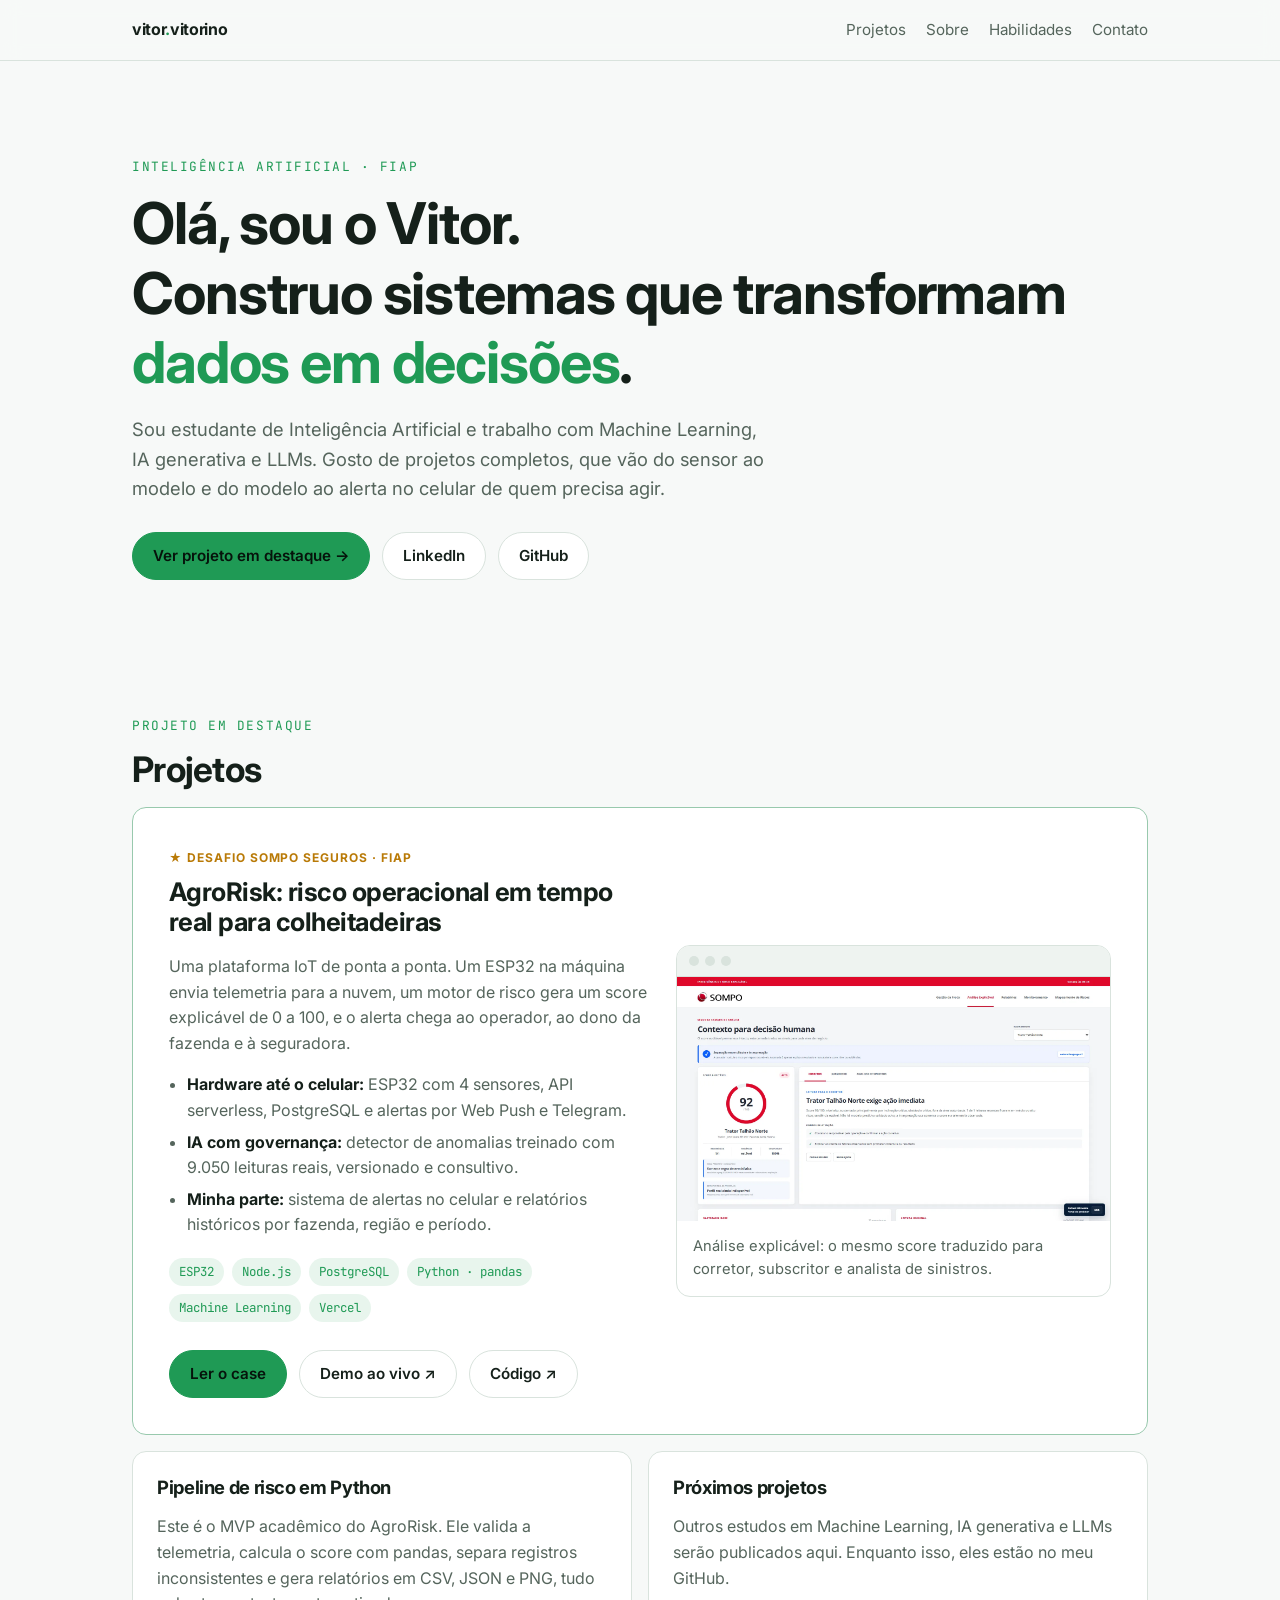
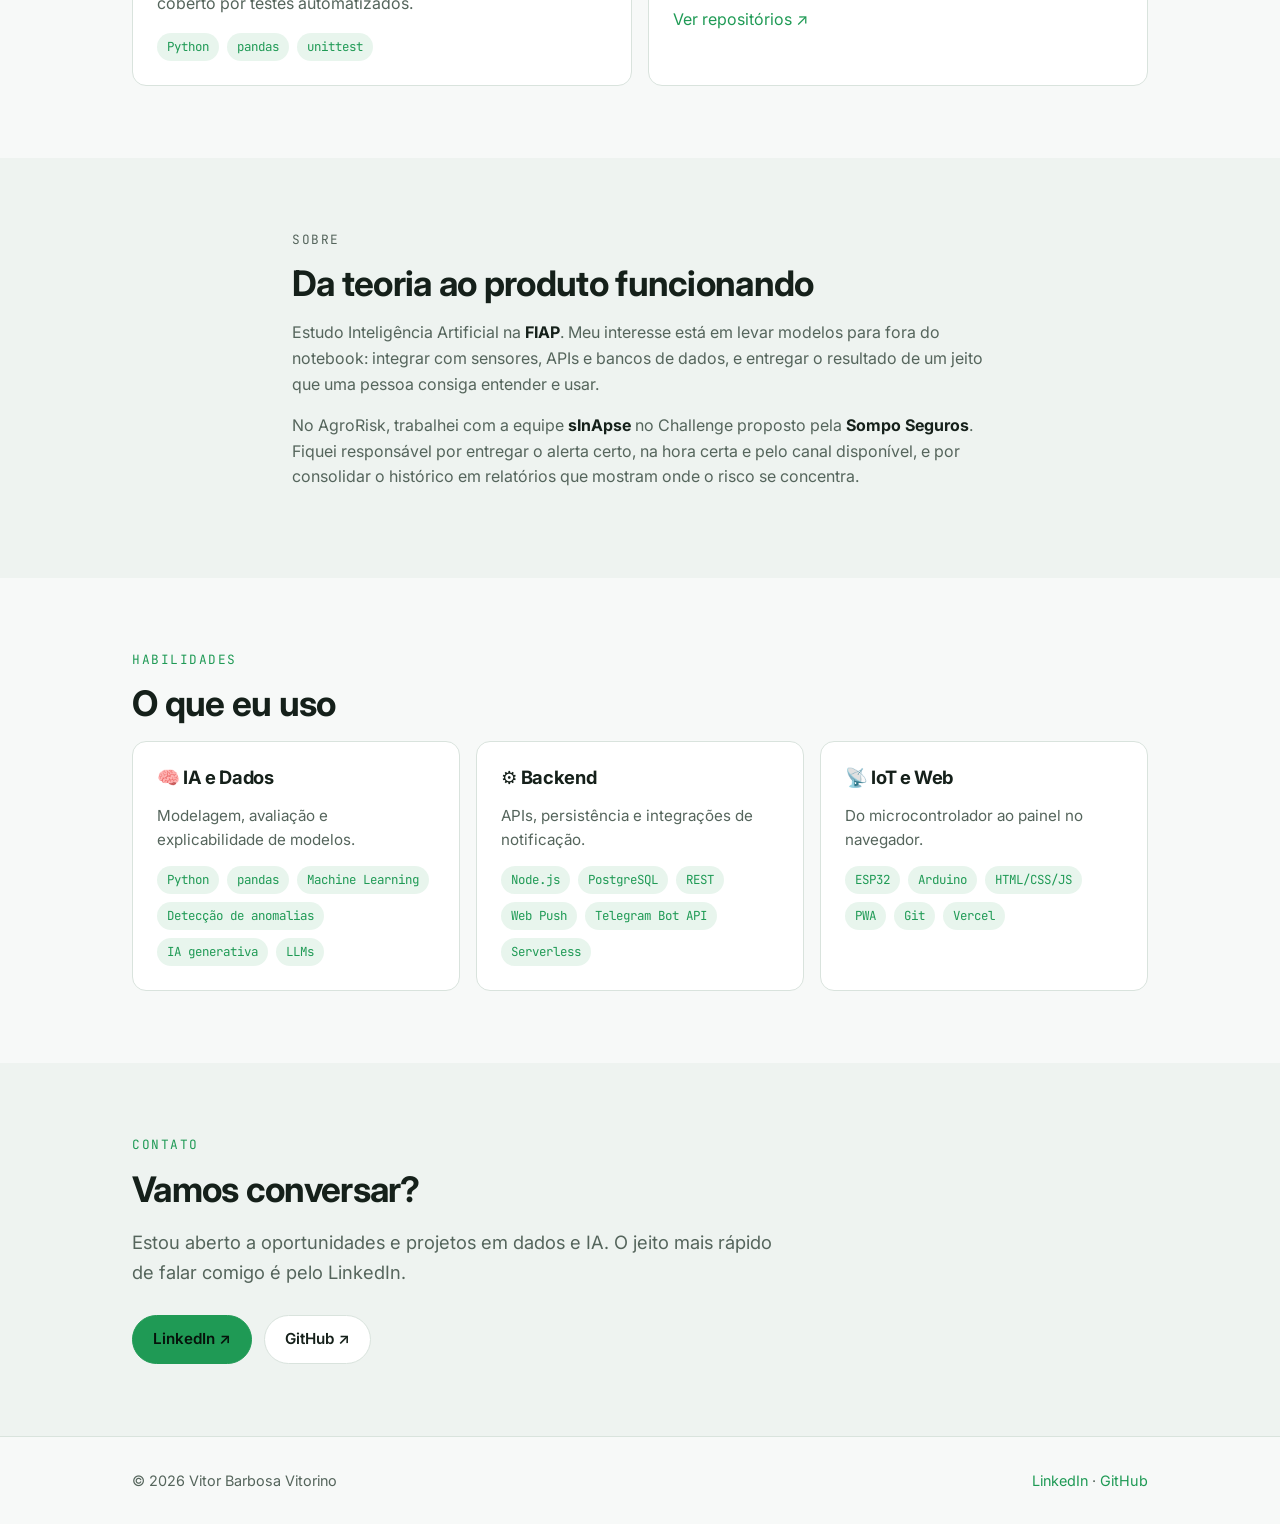
==== index.html @ 86316429 "feat: mostrar as telas do AgroRisk e adicionar o LinkedIn Galeria com seis telas reais do sistema, i" ====
<!doctype html>
<html lang="pt-BR">
<head>
  <meta charset="utf-8">
  <meta name="viewport" content="width=device-width, initial-scale=1">
  <title>Vitor Vitorino | IA e Dados</title>
  <meta name="description" content="Portfólio de Vitor Barbosa Vitorino, estudante de Inteligência Artificial na FIAP, com foco em Machine Learning, IA generativa e LLMs.">
  <meta property="og:title" content="Vitor Vitorino | IA e Dados">
  <meta property="og:description" content="Projetos de Machine Learning, IoT e IA aplicada. Destaque: AgroRisk, monitoramento de risco operacional para a Sompo Seguros.">
  <meta property="og:type" content="website">
  <meta property="og:image" content="https://vitoriinoo.github.io/assets/img/og-agrorisk.jpg">
  <link rel="icon" href="data:image/svg+xml,%3Csvg xmlns='http://www.w3.org/2000/svg' viewBox='0 0 32 32'%3E%3Crect width='32' height='32' rx='8' fill='%235fd38d'/%3E%3Ctext x='16' y='22' font-family='Arial' font-weight='700' font-size='17' text-anchor='middle' fill='%2306130b'%3EVV%3C/text%3E%3C/svg%3E">
  <link rel="preconnect" href="https://fonts.googleapis.com">
  <link rel="preconnect" href="https://fonts.gstatic.com" crossorigin>
  <link href="https://fonts.googleapis.com/css2?family=Inter:wght@400;500;600;700&family=JetBrains+Mono:wght@400;600&display=swap" rel="stylesheet">
  <link rel="stylesheet" href="assets/style.css">
</head>
<body>
  <nav class="nav">
    <div class="container">
      <a class="brand" href="#">vitor<span>.</span>vitorino</a>
      <ul>
        <li><a href="#projetos">Projetos</a></li>
        <li class="hide-sm"><a href="#sobre">Sobre</a></li>
        <li><a href="#habilidades">Habilidades</a></li>
        <li><a href="#contato">Contato</a></li>
      </ul>
    </div>
  </nav>

  <main>
    <header class="hero">
      <div class="container">
        <p class="eyebrow">Inteligência Artificial · FIAP</p>
        <h1>Olá, sou o Vitor.<br>Construo sistemas que transformam <span class="hl">dados em decisões</span>.</h1>
        <p class="lead">Sou estudante de Inteligência Artificial e trabalho com Machine Learning, IA generativa e LLMs. Gosto de projetos completos, que vão do sensor ao modelo e do modelo ao alerta no celular de quem precisa agir.</p>
        <div class="actions">
          <a class="btn primary" href="projetos/agrorisk.html">Ver projeto em destaque →</a>
          <a class="btn" href="https://www.linkedin.com/in/vitor-vitorino" target="_blank" rel="noopener">LinkedIn</a>
          <a class="btn" href="https://github.com/Vitoriinoo" target="_blank" rel="noopener">GitHub</a>
        </div>
      </div>
    </header>

    <section id="projetos">
      <div class="container">
        <p class="eyebrow">Projeto em destaque</p>
        <h2>Projetos</h2>

        <article class="card featured">
          <div>
            <span class="badge">★ Desafio Sompo Seguros · FIAP</span>
            <h3 style="font-size:1.6rem">AgroRisk: risco operacional em tempo real para colheitadeiras</h3>
            <p class="muted">Uma plataforma IoT de ponta a ponta. Um ESP32 na máquina envia telemetria para a nuvem, um motor de risco gera um score explicável de 0 a 100, e o alerta chega ao operador, ao dono da fazenda e à seguradora.</p>
            <ul class="points">
              <li><strong>Hardware até o celular:</strong> ESP32 com 4 sensores, API serverless, PostgreSQL e alertas por Web Push e Telegram.</li>
              <li><strong>IA com governança:</strong> detector de anomalias treinado com 9.050 leituras reais, versionado e consultivo.</li>
              <li><strong>Minha parte:</strong> sistema de alertas no celular e relatórios históricos por fazenda, região e período.</li>
            </ul>
            <ul class="tags">
              <li>ESP32</li><li>Node.js</li><li>PostgreSQL</li><li>Python · pandas</li><li>Machine Learning</li><li>Vercel</li>
            </ul>
            <div class="actions">
              <a class="btn primary" href="projetos/agrorisk.html">Ler o case</a>
              <a class="btn" href="https://agrorisk-sompo.vercel.app" target="_blank" rel="noopener">Demo ao vivo ↗</a>
              <a class="btn" href="https://github.com/Vitoriinoo/AgroRisk" target="_blank" rel="noopener">Código ↗</a>
            </div>
          </div>

          <figure class="shot">
            <div class="chrome" aria-hidden="true"><i></i><i></i><i></i></div>
            <a href="projetos/agrorisk.html"><img src="assets/img/agrorisk/analise.webp" width="1600" height="900" alt="Tela de análise explicável do AgroRisk: score 92 de 100, risco alto, com leitura para corretor, subscritor e analista de sinistros"></a>
            <figcaption>Análise explicável: o mesmo score traduzido para corretor, subscritor e analista de sinistros.</figcaption>
          </figure>
        </article>

        <div class="grid cols-2" style="margin-top:16px">
          <article class="card">
            <h3>Pipeline de risco em Python</h3>
            <p class="muted">Este é o MVP acadêmico do AgroRisk. Ele valida a telemetria, calcula o score com pandas, separa registros inconsistentes e gera relatórios em CSV, JSON e PNG, tudo coberto por testes automatizados.</p>
            <ul class="tags"><li>Python</li><li>pandas</li><li>unittest</li></ul>
          </article>
          <article class="card">
            <h3>Próximos projetos</h3>
            <p class="muted">Outros estudos em Machine Learning, IA generativa e LLMs serão publicados aqui. Enquanto isso, eles estão no meu GitHub.</p>
            <a href="https://github.com/Vitoriinoo?tab=repositories" target="_blank" rel="noopener">Ver repositórios ↗</a>
          </article>
        </div>
      </div>
    </section>

    <section id="sobre" style="background:var(--bg-soft)">
      <div class="container prose">
        <p class="eyebrow">Sobre</p>
        <h2>Da teoria ao produto funcionando</h2>
        <p>Estudo Inteligência Artificial na <strong>FIAP</strong>. Meu interesse está em levar modelos para fora do notebook: integrar com sensores, APIs e bancos de dados, e entregar o resultado de um jeito que uma pessoa consiga entender e usar.</p>
        <p>No AgroRisk, trabalhei com a equipe <strong>sInApse</strong> no Challenge proposto pela <strong>Sompo Seguros</strong>. Fiquei responsável por entregar o alerta certo, na hora certa e pelo canal disponível, e por consolidar o histórico em relatórios que mostram onde o risco se concentra.</p>
      </div>
    </section>

    <section id="habilidades">
      <div class="container">
        <p class="eyebrow">Habilidades</p>
        <h2>O que eu uso</h2>
        <div class="grid cols-3">
          <div class="card skill-card">
            <h3>🧠 IA e Dados</h3>
            <p>Modelagem, avaliação e explicabilidade de modelos.</p>
            <ul class="tags"><li>Python</li><li>pandas</li><li>Machine Learning</li><li>Detecção de anomalias</li><li>IA generativa</li><li>LLMs</li></ul>
          </div>
          <div class="card skill-card">
            <h3>⚙️ Backend</h3>
            <p>APIs, persistência e integrações de notificação.</p>
            <ul class="tags"><li>Node.js</li><li>PostgreSQL</li><li>REST</li><li>Web Push</li><li>Telegram Bot API</li><li>Serverless</li></ul>
          </div>
          <div class="card skill-card">
            <h3>📡 IoT e Web</h3>
            <p>Do microcontrolador ao painel no navegador.</p>
            <ul class="tags"><li>ESP32</li><li>Arduino</li><li>HTML/CSS/JS</li><li>PWA</li><li>Git</li><li>Vercel</li></ul>
          </div>
        </div>
      </div>
    </section>

    <section id="contato" style="background:var(--bg-soft)">
      <div class="container">
        <p class="eyebrow">Contato</p>
        <h2>Vamos conversar?</h2>
        <p class="lead">Estou aberto a oportunidades e projetos em dados e IA. O jeito mais rápido de falar comigo é pelo LinkedIn.</p>
        <div class="actions">
          <a class="btn primary" href="https://www.linkedin.com/in/vitor-vitorino" target="_blank" rel="noopener">LinkedIn ↗</a>
          <a class="btn" href="https://github.com/Vitoriinoo" target="_blank" rel="noopener">GitHub ↗</a>
        </div>
      </div>
    </section>
  </main>

  <footer>
    <div class="container">
      <span>© 2026 Vitor Barbosa Vitorino</span>
      <span><a href="https://www.linkedin.com/in/vitor-vitorino" target="_blank" rel="noopener">LinkedIn</a> · <a href="https://github.com/Vitoriinoo" target="_blank" rel="noopener">GitHub</a></span>
    </div>
  </footer>
</body>
</html>
---- assets/style.css ----
:root {
  --bg: #0b0f0d;
  --bg-soft: #111814;
  --card: #141c18;
  --border: #23302a;
  --text: #e6ece8;
  --muted: #94a39b;
  --accent: #5fd38d;
  --accent-soft: rgba(95, 211, 141, 0.12);
  --warn: #f2b84b;
  --danger: #ef6b5b;
  --radius: 14px;
  --max: 1080px;
  --font: "Inter", system-ui, -apple-system, "Segoe UI", sans-serif;
  --mono: "JetBrains Mono", ui-monospace, "Cascadia Code", monospace;
  color-scheme: dark;
}

@media (prefers-color-scheme: light) {
  :root {
    --bg: #f7f9f8;
    --bg-soft: #eef3f0;
    --card: #ffffff;
    --border: #d9e3dd;
    --text: #15201a;
    --muted: #55655c;
    --accent: #1f9a55;
    --accent-soft: rgba(31, 154, 85, 0.1);
    --warn: #b97a07;
    --danger: #c8412f;
    color-scheme: light;
  }
}

* { box-sizing: border-box; }
html { scroll-behavior: smooth; }
body {
  margin: 0;
  background: var(--bg);
  color: var(--text);
  font-family: var(--font);
  line-height: 1.6;
  -webkit-font-smoothing: antialiased;
}
img { max-width: 100%; display: block; }
a { color: var(--accent); text-decoration: none; }
a:hover { text-decoration: underline; }
code { font-family: var(--mono); font-size: 0.9em; background: var(--bg-soft); padding: 0.1em 0.4em; border-radius: 6px; }

.container { width: 100%; max-width: var(--max); margin: 0 auto; padding: 0 16px; }
@media (min-width: 720px) { .container { padding: 0 32px; } }

/* Navegação */
.nav {
  position: sticky; top: 0; z-index: 10;
  background: color-mix(in srgb, var(--bg) 85%, transparent);
  backdrop-filter: blur(10px);
  border-bottom: 1px solid var(--border);
}
.nav .container { display: flex; align-items: center; justify-content: space-between; height: 60px; gap: 16px; }
.brand { font-weight: 700; color: var(--text); letter-spacing: -0.02em; }
.brand span { color: var(--accent); }
.nav ul { display: flex; gap: 20px; list-style: none; margin: 0; padding: 0; font-size: 0.95rem; }
.nav ul a { color: var(--muted); }
.nav ul a:hover { color: var(--text); text-decoration: none; }
@media (max-width: 560px) { .nav ul li.hide-sm { display: none; } .nav ul { gap: 14px; } }

/* Seções */
section { padding: 72px 0; }
.eyebrow { font-family: var(--mono); font-size: 0.8rem; color: var(--accent); text-transform: uppercase; letter-spacing: 0.12em; margin: 0 0 12px; }
h1, h2, h3 { line-height: 1.2; letter-spacing: -0.02em; margin: 0 0 16px; }
h1 { font-size: clamp(2.2rem, 6vw, 3.6rem); }
h2 { font-size: clamp(1.6rem, 4vw, 2.2rem); }
h3 { font-size: 1.15rem; }
.lead { font-size: 1.15rem; color: var(--muted); max-width: 640px; }
.muted { color: var(--muted); }

/* Hero */
.hero { padding: 96px 0 64px; }
.hero h1 .hl { color: var(--accent); }
.actions { display: flex; flex-wrap: wrap; gap: 12px; margin-top: 28px; }
.btn {
  display: inline-flex; align-items: center; gap: 8px;
  padding: 11px 20px; border-radius: 999px; font-weight: 600; font-size: 0.95rem;
  border: 1px solid var(--border); color: var(--text); background: var(--card);
  transition: border-color 0.15s, transform 0.15s;
}
.btn:hover { text-decoration: none; border-color: var(--accent); transform: translateY(-1px); }
.btn.primary { background: var(--accent); color: #06130b; border-color: var(--accent); }

/* Tags */
.tags { display: flex; flex-wrap: wrap; gap: 8px; margin: 0; padding: 0; list-style: none; }
.tags li { font-family: var(--mono); font-size: 0.78rem; padding: 4px 10px; border-radius: 999px; background: var(--accent-soft); color: var(--accent); }

/* Cards */
.card { background: var(--card); border: 1px solid var(--border); border-radius: var(--radius); padding: 24px; }
.grid { display: grid; gap: 16px; }
@media (min-width: 720px) { .grid.cols-2 { grid-template-columns: repeat(2, 1fr); } .grid.cols-3 { grid-template-columns: repeat(3, 1fr); } }

/* Projeto em destaque */
.featured { display: grid; gap: 28px; padding: 28px; border-color: color-mix(in srgb, var(--accent) 35%, var(--border)); }
@media (min-width: 880px) { .featured { grid-template-columns: 1.1fr 1fr; align-items: center; padding: 36px; } }
.featured .badge { display: inline-block; font-size: 0.75rem; font-weight: 700; text-transform: uppercase; letter-spacing: 0.08em; color: var(--warn); margin-bottom: 10px; }
.featured ul.points { padding-left: 18px; margin: 16px 0 20px; color: var(--muted); }
.featured ul.points li { margin-bottom: 6px; }
.featured ul.points strong { color: var(--text); }

/* Painel ilustrativo de risco */
.risk-panel { background: var(--bg-soft); border: 1px solid var(--border); border-radius: var(--radius); padding: 20px; font-family: var(--mono); font-size: 0.85rem; }
.risk-panel .row { display: flex; justify-content: space-between; padding: 8px 0; border-bottom: 1px dashed var(--border); }
.risk-panel .row:last-child { border-bottom: 0; }
.risk-panel .score { font-size: 2.6rem; font-weight: 700; color: var(--danger); line-height: 1; }
.risk-panel .level { display: inline-block; padding: 2px 10px; border-radius: 999px; background: color-mix(in srgb, var(--danger) 18%, transparent); color: var(--danger); font-weight: 700; }
.risk-panel .pts { color: var(--warn); }
.bar { height: 8px; border-radius: 999px; background: var(--border); overflow: hidden; margin: 12px 0 16px; }
.bar > span { display: block; height: 100%; background: linear-gradient(90deg, var(--accent), var(--warn), var(--danger)); }

/* Habilidades */
.skill-card h3 { display: flex; align-items: center; gap: 8px; }
.skill-card p { color: var(--muted); margin: 0 0 14px; font-size: 0.95rem; }

/* Rodapé */
footer { border-top: 1px solid var(--border); padding: 32px 0; color: var(--muted); font-size: 0.9rem; }
footer .container { display: flex; flex-wrap: wrap; justify-content: space-between; gap: 12px; }

/* Página de case */
.case-hero { padding: 72px 0 40px; }
.case-meta { display: grid; gap: 16px; margin-top: 32px; }
@media (min-width: 720px) { .case-meta { grid-template-columns: repeat(4, 1fr); } }
.case-meta div { border-left: 2px solid var(--accent); padding-left: 12px; }
.case-meta dt { font-size: 0.78rem; text-transform: uppercase; letter-spacing: 0.08em; color: var(--muted); }
.case-meta dd { margin: 2px 0 0; font-weight: 600; }
.prose { max-width: 760px; }
.prose p, .prose li { color: var(--muted); }
.prose strong { color: var(--text); }
.stats { display: grid; grid-template-columns: repeat(2, 1fr); gap: 16px; }
@media (min-width: 720px) { .stats { grid-template-columns: repeat(4, 1fr); } }
.stat { text-align: left; }
.stat b { display: block; font-size: 2rem; color: var(--accent); letter-spacing: -0.03em; }
.stat span { color: var(--muted); font-size: 0.9rem; }
.diagram { overflow-x: auto; }
.diagram svg { min-width: 640px; width: 100%; height: auto; }
.diagram svg text { font-family: var(--font); fill: var(--text); font-size: 13px; }
.diagram svg .sub { fill: var(--muted); font-size: 11px; }
.diagram svg .box { fill: var(--card); stroke: var(--border); stroke-width: 1.5; }
.diagram svg .box.hl { stroke: var(--accent); }
.diagram svg .line { stroke: var(--muted); stroke-width: 1.5; fill: none; marker-end: url(#arrow); }
.diagram svg .line.dash { stroke-dasharray: 5 4; }
.diagram svg #arrow path { fill: var(--muted); }
.contrib { border-left: 3px solid var(--accent); }
.contrib .lines { font-family: var(--mono); font-size: 0.8rem; color: var(--accent); }
table.stack { width: 100%; border-collapse: collapse; font-size: 0.95rem; }
table.stack th, table.stack td { text-align: left; padding: 10px 8px; border-bottom: 1px solid var(--border); vertical-align: top; }
table.stack th { color: var(--muted); font-weight: 500; white-space: nowrap; padding-right: 20px; }
.callout { background: var(--accent-soft); border-radius: var(--radius); padding: 20px 24px; }
.back { font-size: 0.9rem; }

/* Capturas de tela */
.shot { margin: 0; background: var(--card); border: 1px solid var(--border); border-radius: var(--radius); overflow: hidden; }
.shot .chrome { display: flex; gap: 6px; padding: 10px 12px; border-bottom: 1px solid var(--border); background: var(--bg-soft); }
.shot .chrome i { width: 10px; height: 10px; border-radius: 50%; background: var(--border); }
.shot a { display: block; }
.shot img { width: 100%; height: auto; aspect-ratio: 16 / 9; object-fit: cover; object-position: top; transition: transform 0.3s; }
.shot a:hover img { transform: scale(1.02); }
.shot figcaption { padding: 14px 16px; font-size: 0.92rem; color: var(--muted); }
.shot figcaption strong { display: block; color: var(--text); margin-bottom: 2px; }
.gallery { display: grid; gap: 20px; margin-top: 28px; }
@media (min-width: 720px) { .gallery { grid-template-columns: repeat(2, 1fr); } }
.shot.wide { grid-column: 1 / -1; }
.timeline { display: grid; gap: 16px; margin-top: 24px; }
@media (min-width: 720px) { .timeline { grid-template-columns: repeat(2, 1fr); } }
.timeline .card h3 { color: var(--accent); }
.timeline .card ul { margin: 0; padding-left: 18px; color: var(--muted); }
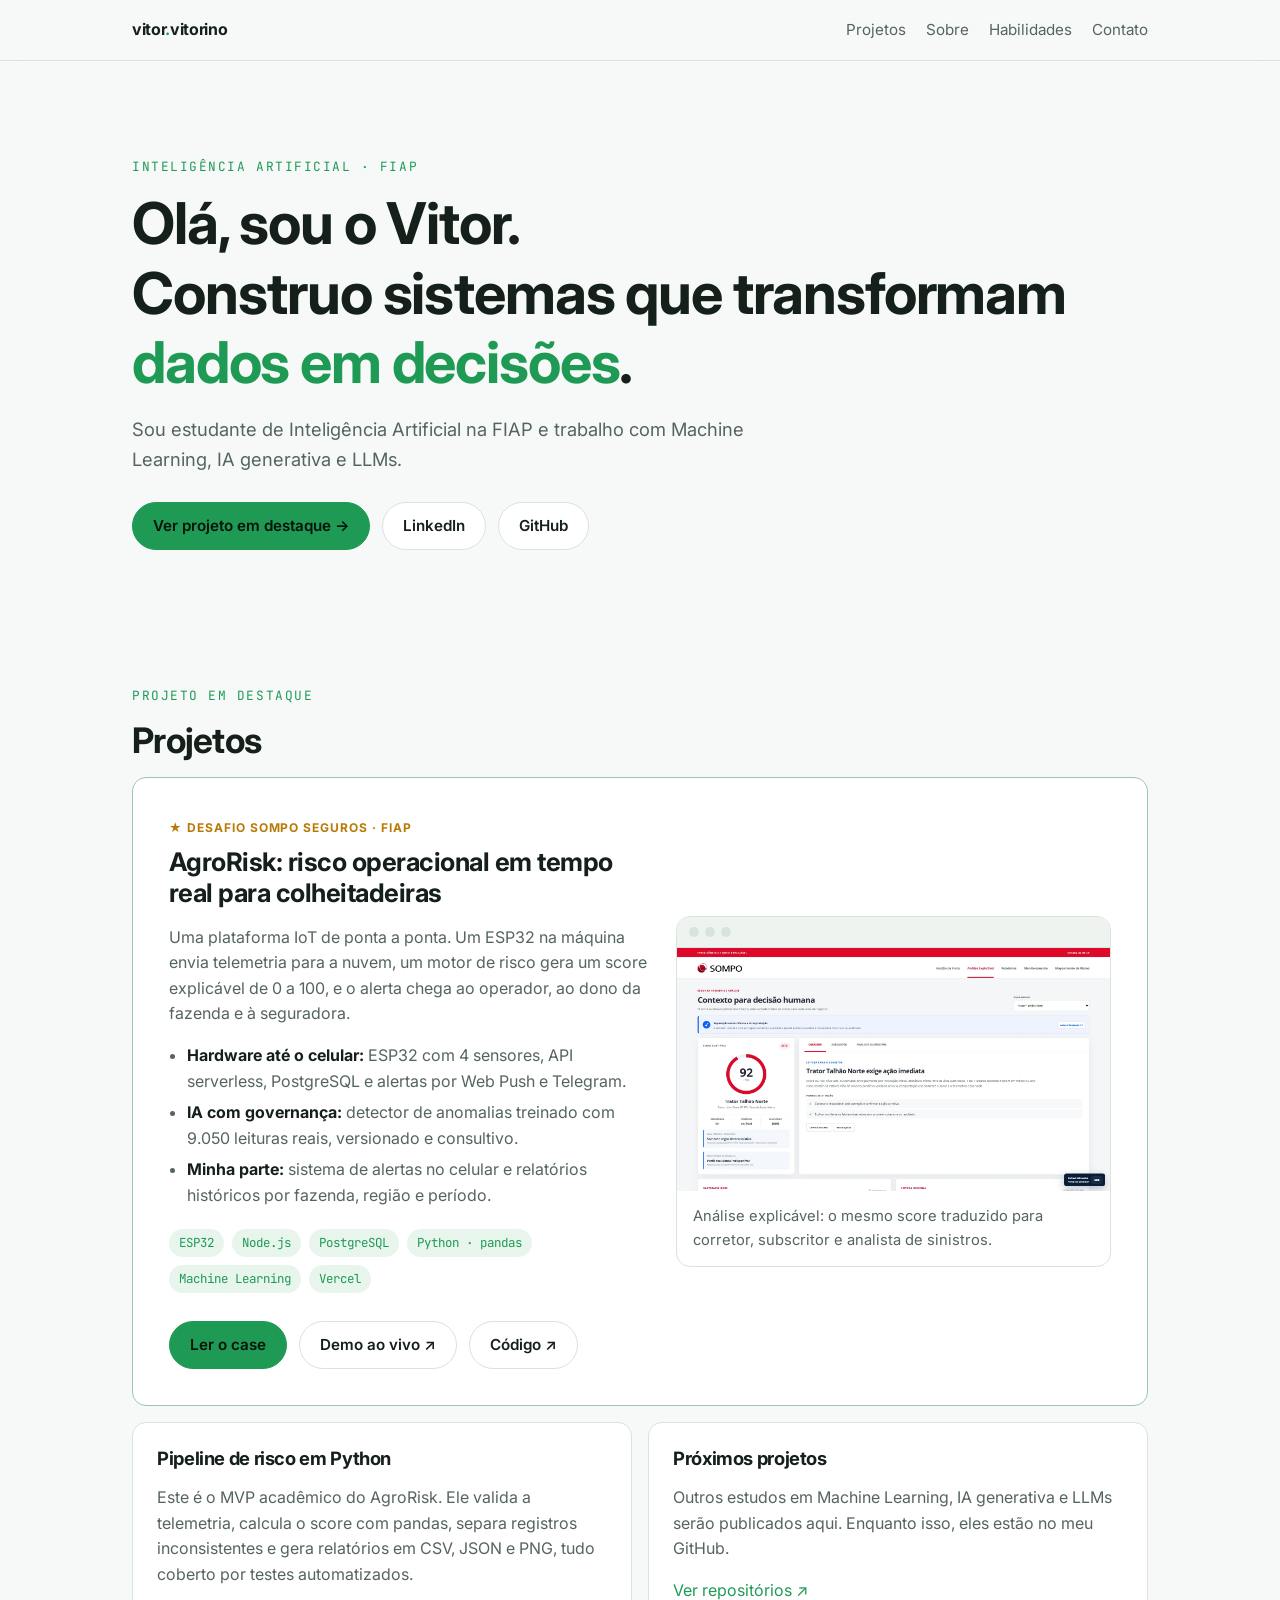
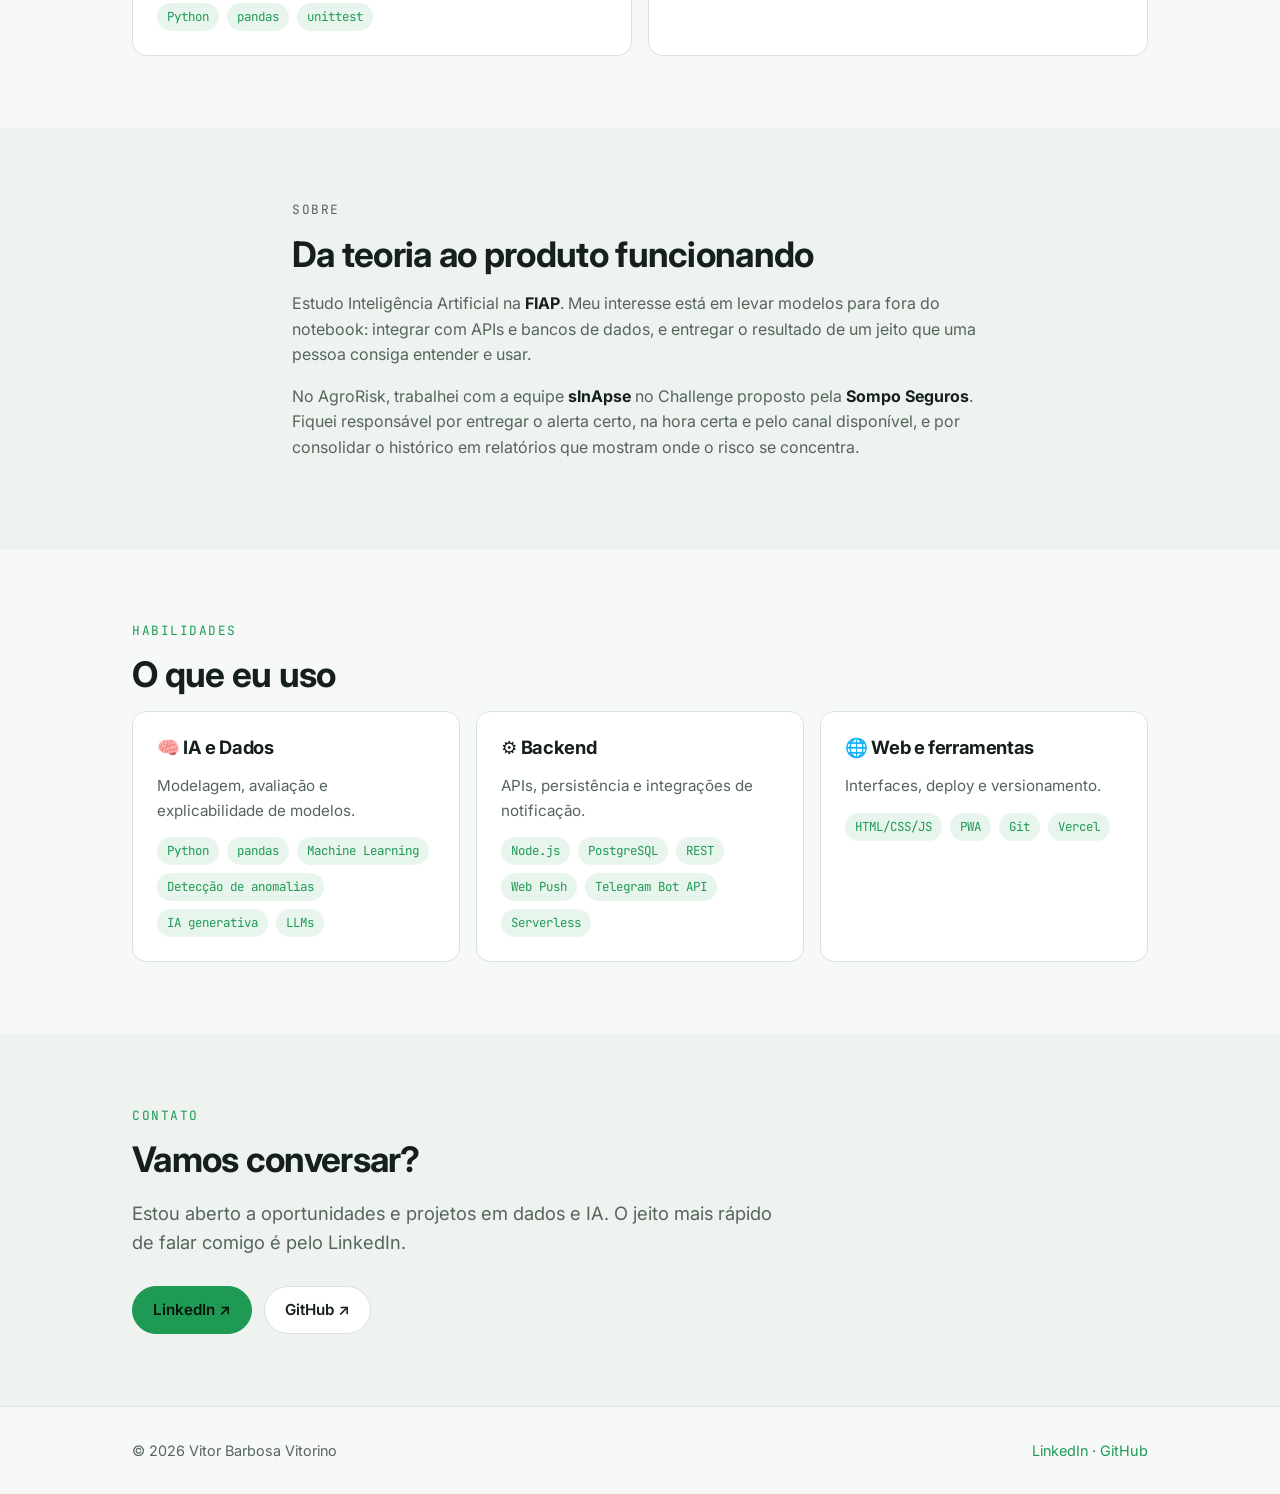
==== commit 05c37266: "refactor: tirar o foco em sensores da apresentação pessoal Co-Authored-By: Claude Opus 5.5 <noreply@" ====
--- a/index.html
+++ b/index.html
@@ -6,7 +6,7 @@
   <title>Vitor Vitorino | IA e Dados</title>
   <meta name="description" content="Portfólio de Vitor Barbosa Vitorino, estudante de Inteligência Artificial na FIAP, com foco em Machine Learning, IA generativa e LLMs.">
   <meta property="og:title" content="Vitor Vitorino | IA e Dados">
-  <meta property="og:description" content="Projetos de Machine Learning, IoT e IA aplicada. Destaque: AgroRisk, monitoramento de risco operacional para a Sompo Seguros.">
+  <meta property="og:description" content="Projetos de Machine Learning, IA generativa e dados. Destaque: AgroRisk, monitoramento de risco operacional para a Sompo Seguros.">
   <meta property="og:type" content="website">
   <meta property="og:image" content="https://vitoriinoo.github.io/assets/img/og-agrorisk.jpg">
   <link rel="icon" href="data:image/svg+xml,%3Csvg xmlns='http://www.w3.org/2000/svg' viewBox='0 0 32 32'%3E%3Crect width='32' height='32' rx='8' fill='%235fd38d'/%3E%3Ctext x='16' y='22' font-family='Arial' font-weight='700' font-size='17' text-anchor='middle' fill='%2306130b'%3EVV%3C/text%3E%3C/svg%3E">
@@ -33,7 +33,7 @@
       <div class="container">
         <p class="eyebrow">Inteligência Artificial · FIAP</p>
         <h1>Olá, sou o Vitor.<br>Construo sistemas que transformam <span class="hl">dados em decisões</span>.</h1>
-        <p class="lead">Sou estudante de Inteligência Artificial e trabalho com Machine Learning, IA generativa e LLMs. Gosto de projetos completos, que vão do sensor ao modelo e do modelo ao alerta no celular de quem precisa agir.</p>
+        <p class="lead">Sou estudante de Inteligência Artificial na FIAP e trabalho com Machine Learning, IA generativa e LLMs.</p>
         <div class="actions">
           <a class="btn primary" href="projetos/agrorisk.html">Ver projeto em destaque →</a>
           <a class="btn" href="https://www.linkedin.com/in/vitor-vitorino" target="_blank" rel="noopener">LinkedIn</a>
@@ -93,7 +93,7 @@
       <div class="container prose">
         <p class="eyebrow">Sobre</p>
         <h2>Da teoria ao produto funcionando</h2>
-        <p>Estudo Inteligência Artificial na <strong>FIAP</strong>. Meu interesse está em levar modelos para fora do notebook: integrar com sensores, APIs e bancos de dados, e entregar o resultado de um jeito que uma pessoa consiga entender e usar.</p>
+        <p>Estudo Inteligência Artificial na <strong>FIAP</strong>. Meu interesse está em levar modelos para fora do notebook: integrar com APIs e bancos de dados, e entregar o resultado de um jeito que uma pessoa consiga entender e usar.</p>
         <p>No AgroRisk, trabalhei com a equipe <strong>sInApse</strong> no Challenge proposto pela <strong>Sompo Seguros</strong>. Fiquei responsável por entregar o alerta certo, na hora certa e pelo canal disponível, e por consolidar o histórico em relatórios que mostram onde o risco se concentra.</p>
       </div>
     </section>
@@ -114,9 +114,9 @@
             <ul class="tags"><li>Node.js</li><li>PostgreSQL</li><li>REST</li><li>Web Push</li><li>Telegram Bot API</li><li>Serverless</li></ul>
           </div>
           <div class="card skill-card">
-            <h3>📡 IoT e Web</h3>
-            <p>Do microcontrolador ao painel no navegador.</p>
-            <ul class="tags"><li>ESP32</li><li>Arduino</li><li>HTML/CSS/JS</li><li>PWA</li><li>Git</li><li>Vercel</li></ul>
+            <h3>🌐 Web e ferramentas</h3>
+            <p>Interfaces, deploy e versionamento.</p>
+            <ul class="tags"><li>HTML/CSS/JS</li><li>PWA</li><li>Git</li><li>Vercel</li></ul>
           </div>
         </div>
       </div>
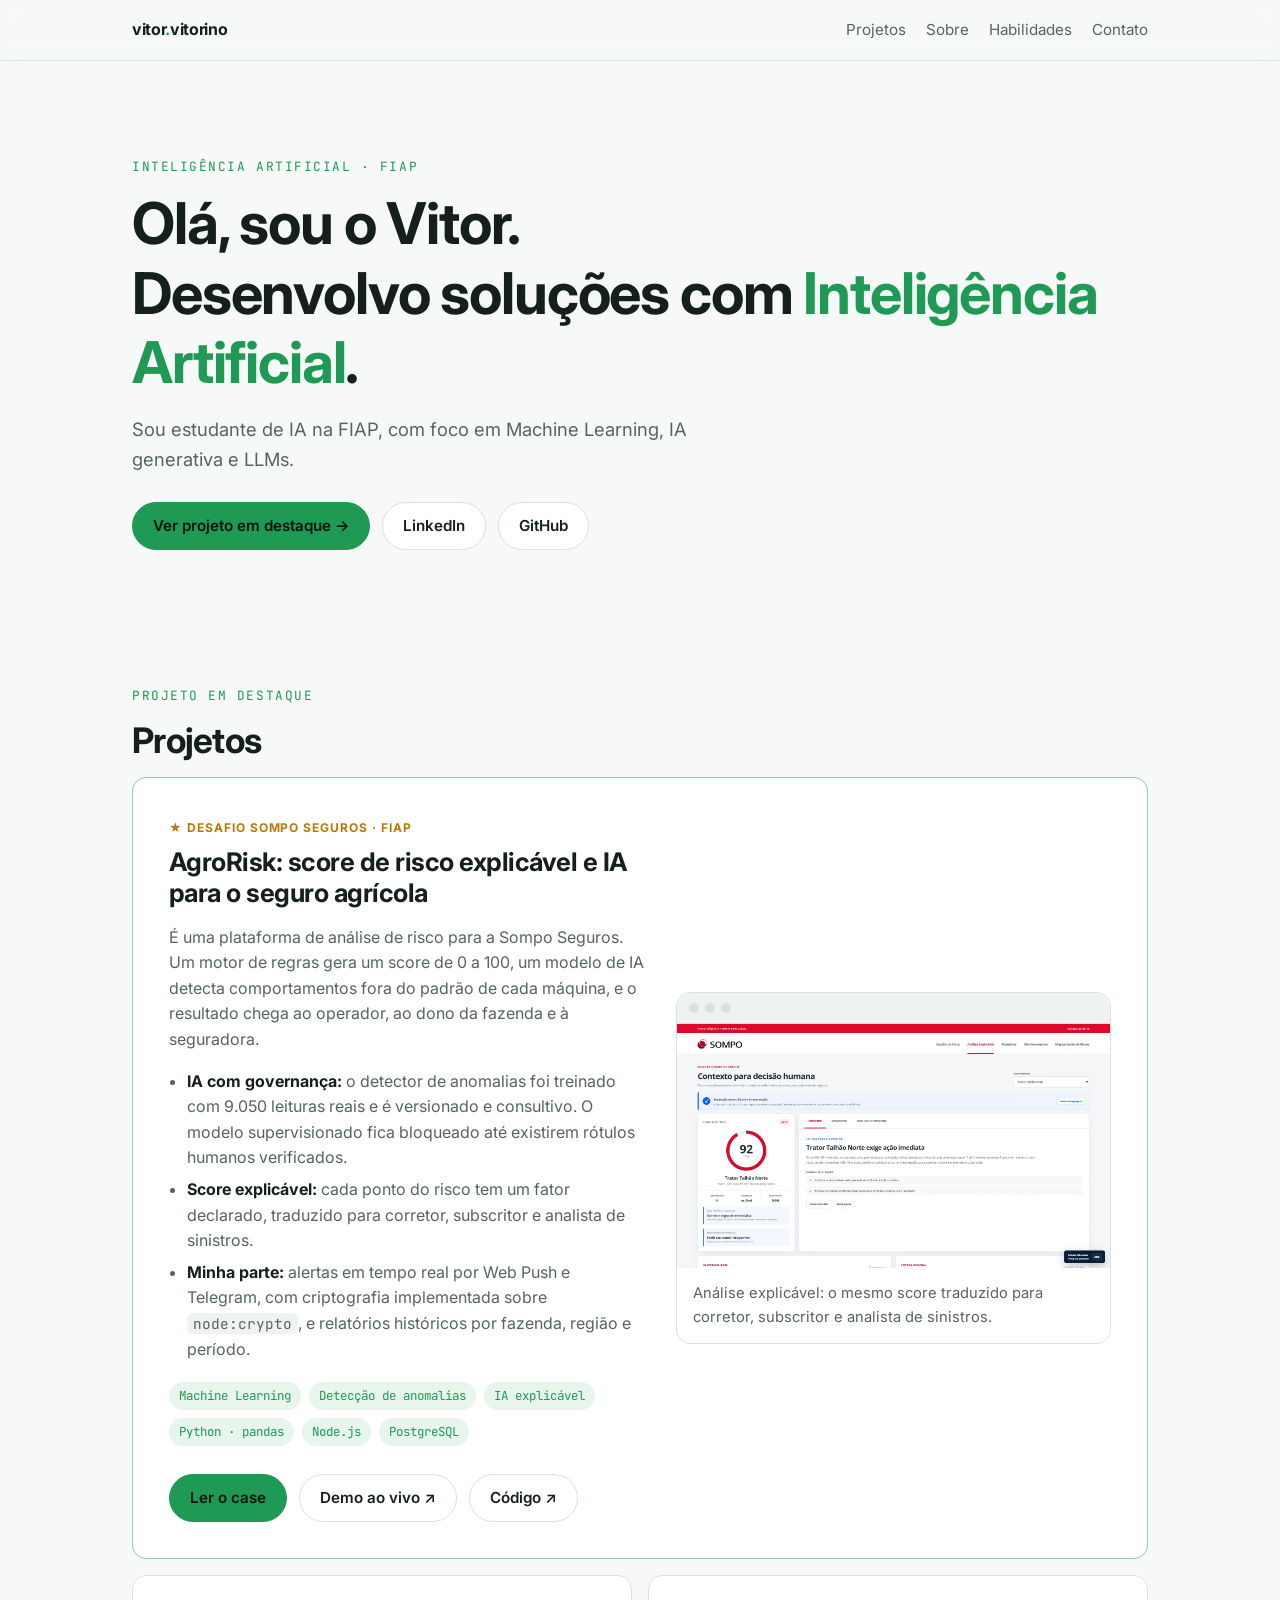
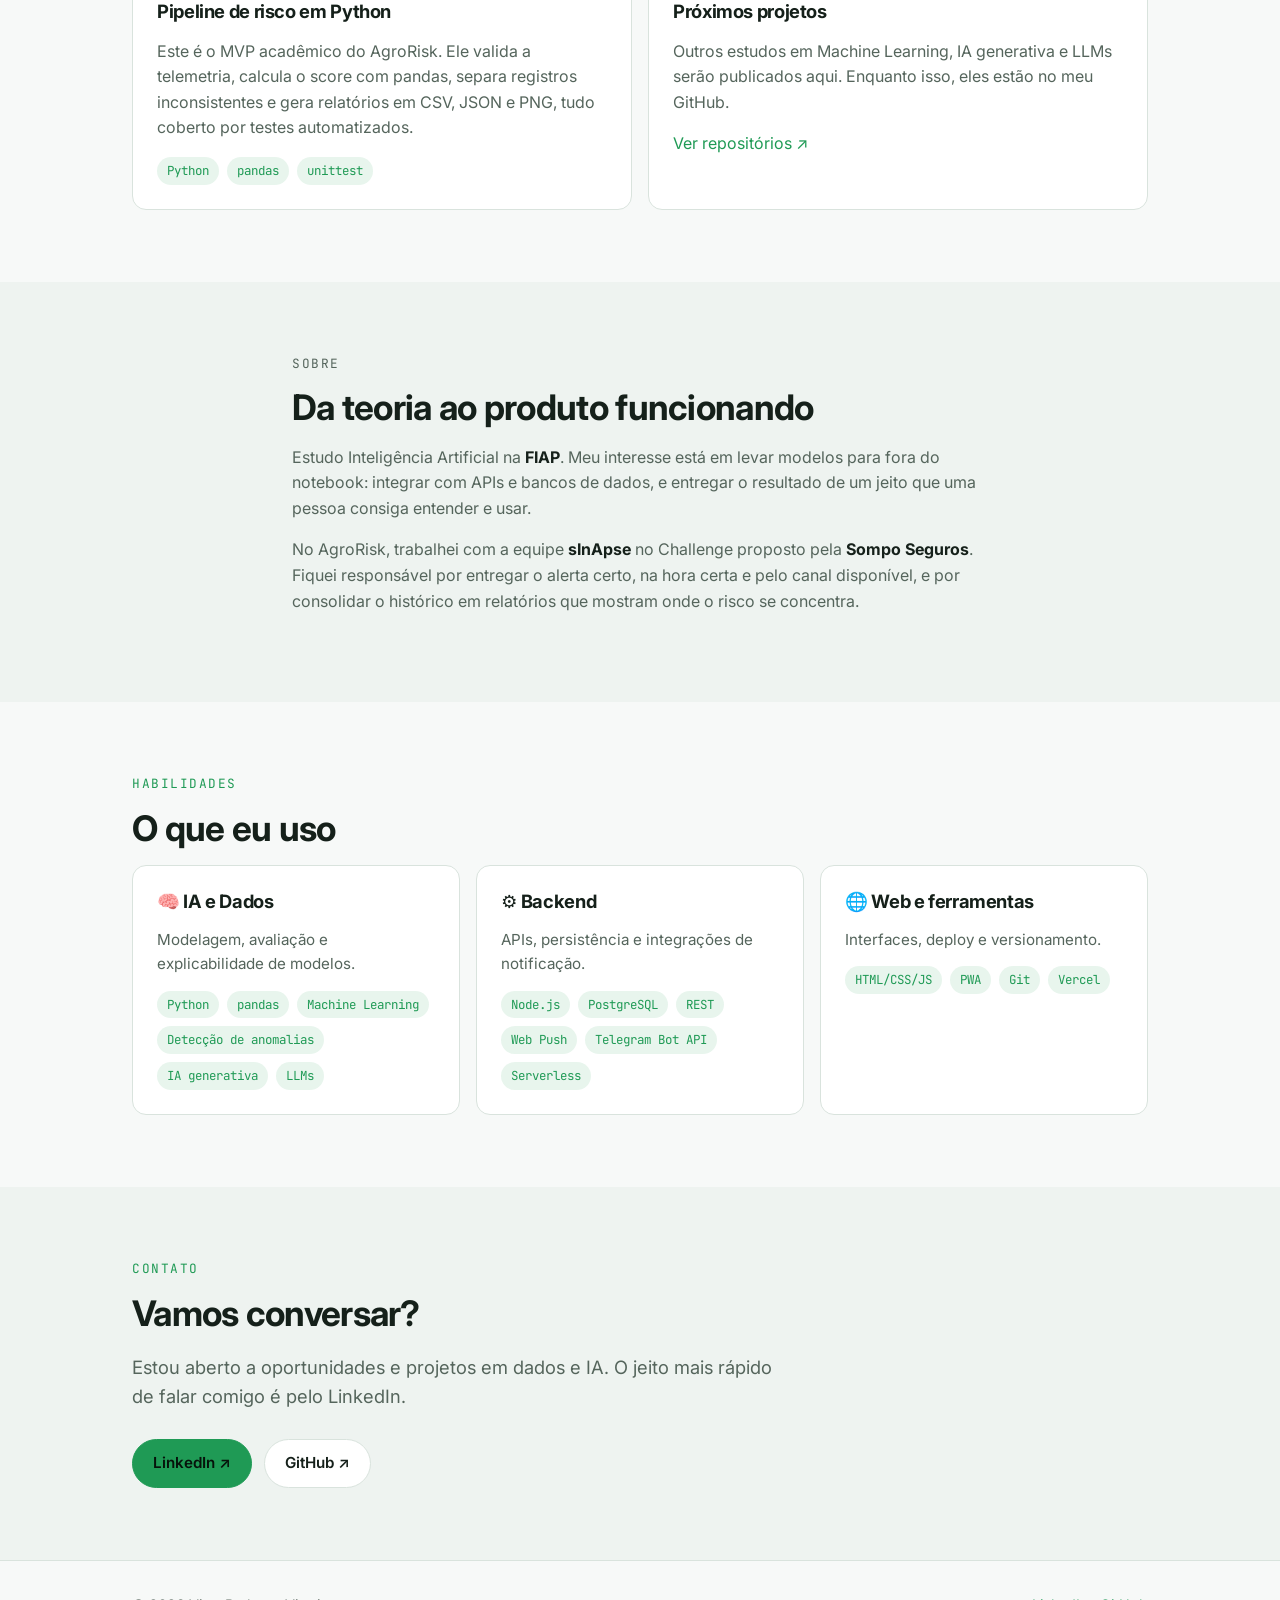
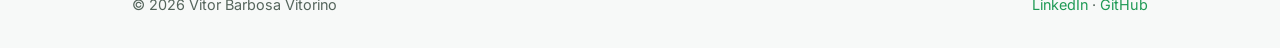
==== commit 3615ff0d: "refactor: focar o card do AgroRisk e a abertura em software e IA Co-Authored-By: Claude Opus 5.5 <no" ====
--- a/index.html
+++ b/index.html
@@ -32,8 +32,8 @@
     <header class="hero">
       <div class="container">
         <p class="eyebrow">Inteligência Artificial · FIAP</p>
-        <h1>Olá, sou o Vitor.<br>Construo sistemas que transformam <span class="hl">dados em decisões</span>.</h1>
-        <p class="lead">Sou estudante de Inteligência Artificial na FIAP e trabalho com Machine Learning, IA generativa e LLMs.</p>
+        <h1>Olá, sou o Vitor.<br>Desenvolvo soluções com <span class="hl">Inteligência Artificial</span>.</h1>
+        <p class="lead">Sou estudante de IA na FIAP, com foco em Machine Learning, IA generativa e LLMs.</p>
         <div class="actions">
           <a class="btn primary" href="projetos/agrorisk.html">Ver projeto em destaque →</a>
           <a class="btn" href="https://www.linkedin.com/in/vitor-vitorino" target="_blank" rel="noopener">LinkedIn</a>
@@ -50,15 +50,15 @@
         <article class="card featured">
           <div>
             <span class="badge">★ Desafio Sompo Seguros · FIAP</span>
-            <h3 style="font-size:1.6rem">AgroRisk: risco operacional em tempo real para colheitadeiras</h3>
-            <p class="muted">Uma plataforma IoT de ponta a ponta. Um ESP32 na máquina envia telemetria para a nuvem, um motor de risco gera um score explicável de 0 a 100, e o alerta chega ao operador, ao dono da fazenda e à seguradora.</p>
+            <h3 style="font-size:1.6rem">AgroRisk: score de risco explicável e IA para o seguro agrícola</h3>
+            <p class="muted">É uma plataforma de análise de risco para a Sompo Seguros. Um motor de regras gera um score de 0 a 100, um modelo de IA detecta comportamentos fora do padrão de cada máquina, e o resultado chega ao operador, ao dono da fazenda e à seguradora.</p>
             <ul class="points">
-              <li><strong>Hardware até o celular:</strong> ESP32 com 4 sensores, API serverless, PostgreSQL e alertas por Web Push e Telegram.</li>
-              <li><strong>IA com governança:</strong> detector de anomalias treinado com 9.050 leituras reais, versionado e consultivo.</li>
-              <li><strong>Minha parte:</strong> sistema de alertas no celular e relatórios históricos por fazenda, região e período.</li>
+              <li><strong>IA com governança:</strong> o detector de anomalias foi treinado com 9.050 leituras reais e é versionado e consultivo. O modelo supervisionado fica bloqueado até existirem rótulos humanos verificados.</li>
+              <li><strong>Score explicável:</strong> cada ponto do risco tem um fator declarado, traduzido para corretor, subscritor e analista de sinistros.</li>
+              <li><strong>Minha parte:</strong> alertas em tempo real por Web Push e Telegram, com criptografia implementada sobre <code>node:crypto</code>, e relatórios históricos por fazenda, região e período.</li>
             </ul>
             <ul class="tags">
-              <li>ESP32</li><li>Node.js</li><li>PostgreSQL</li><li>Python · pandas</li><li>Machine Learning</li><li>Vercel</li>
+              <li>Machine Learning</li><li>Detecção de anomalias</li><li>IA explicável</li><li>Python · pandas</li><li>Node.js</li><li>PostgreSQL</li>
             </ul>
             <div class="actions">
               <a class="btn primary" href="projetos/agrorisk.html">Ler o case</a>
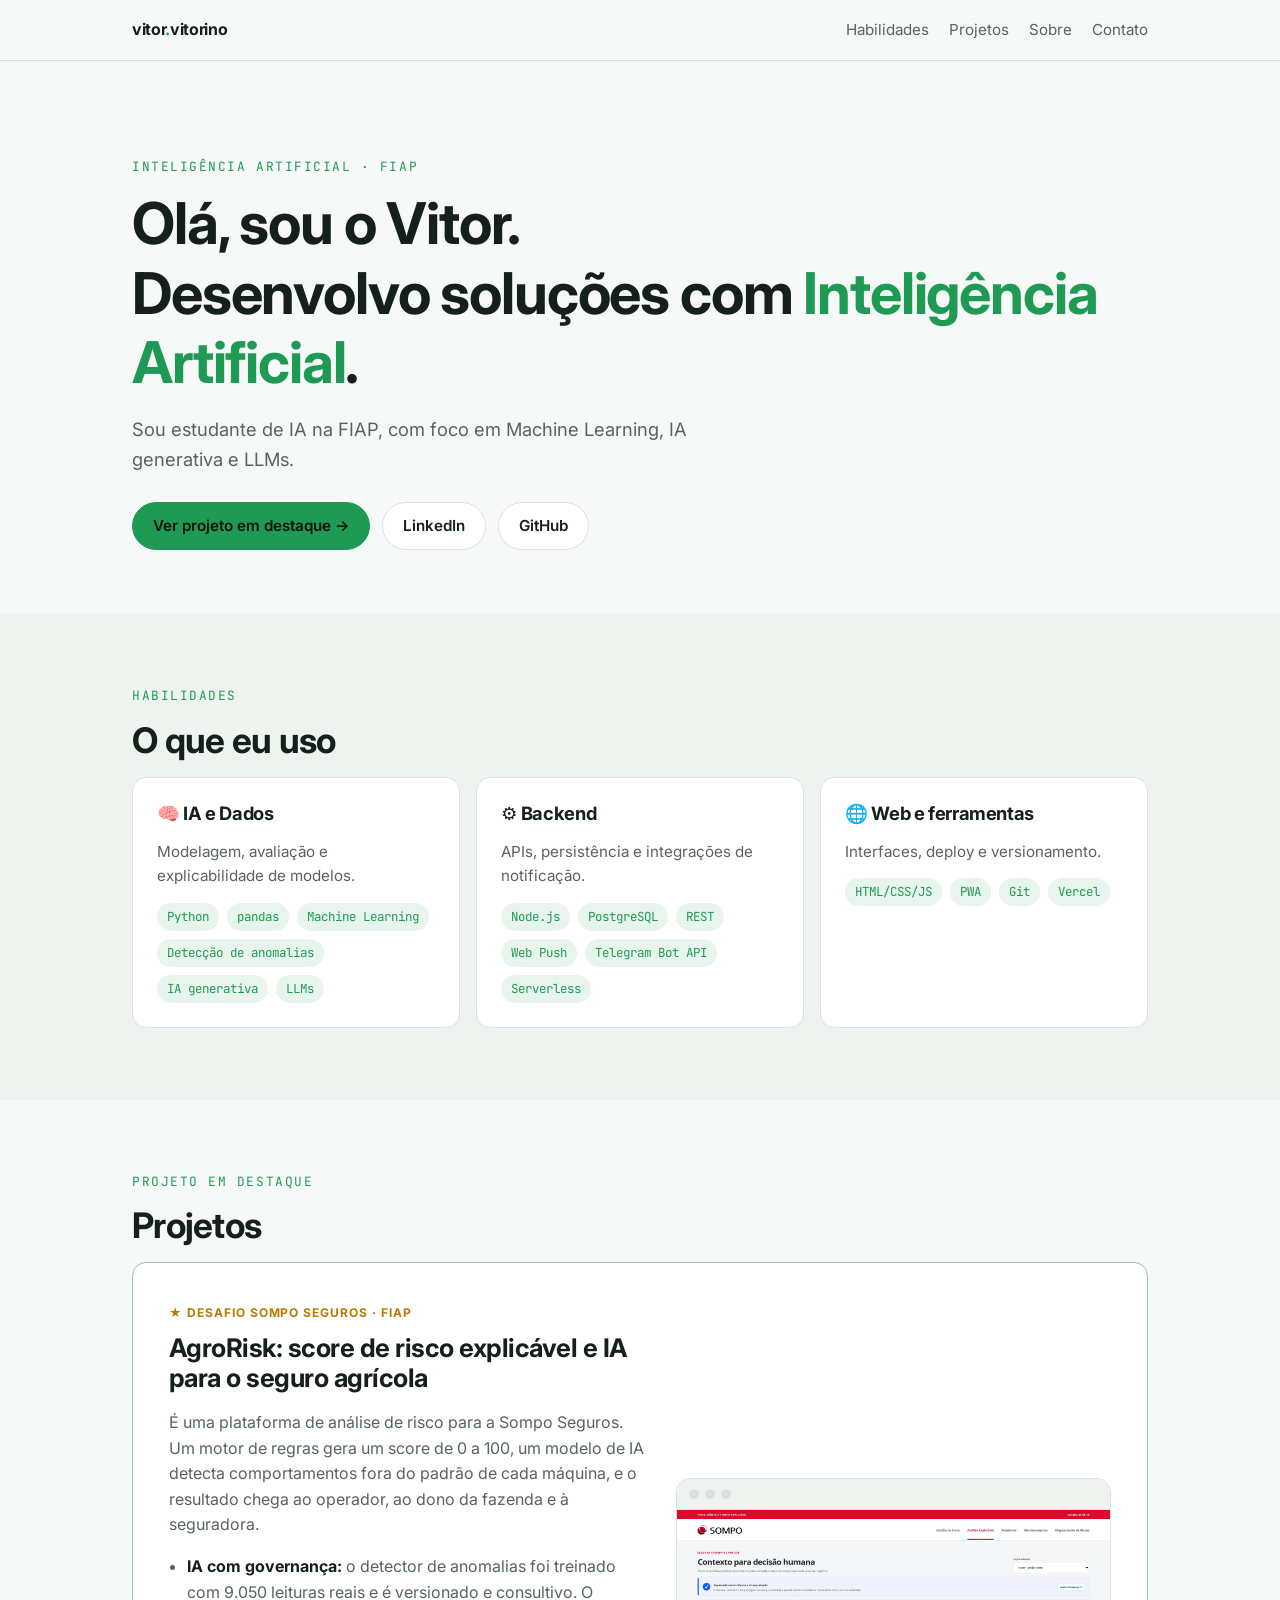
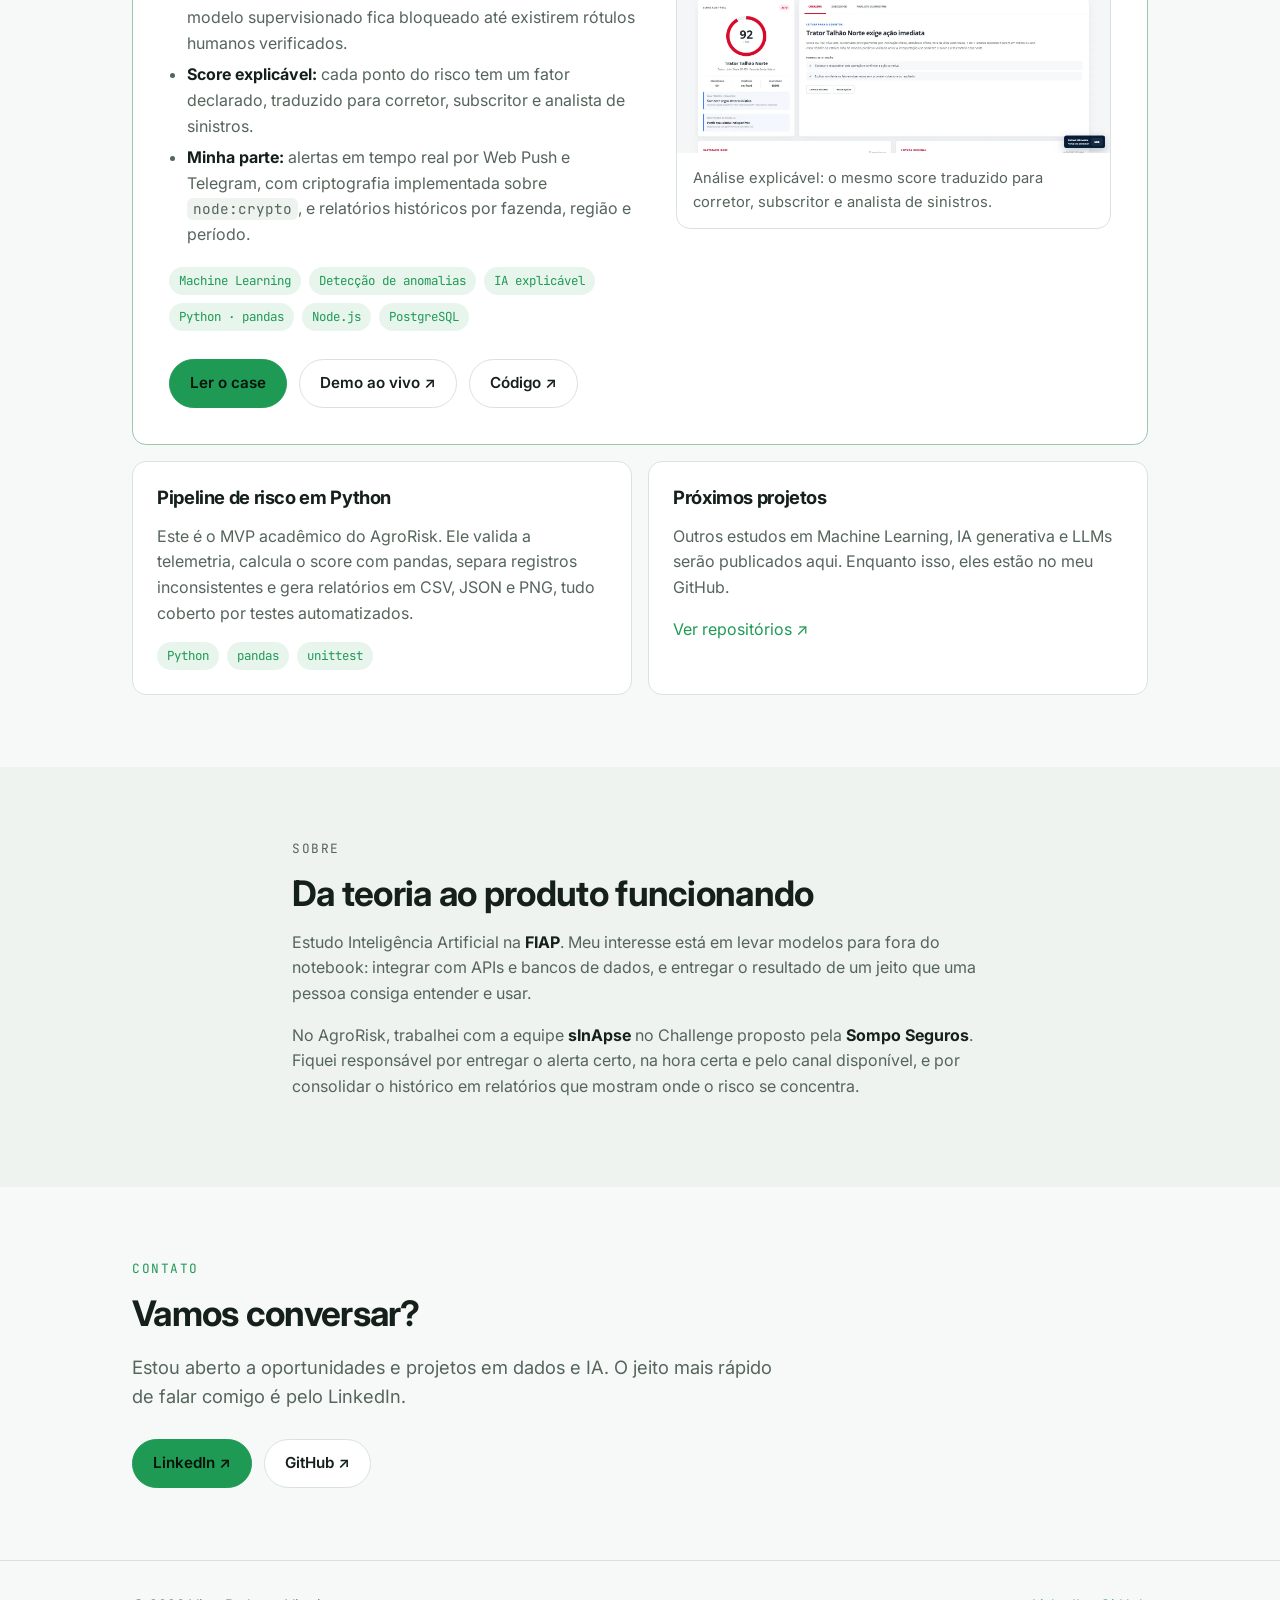
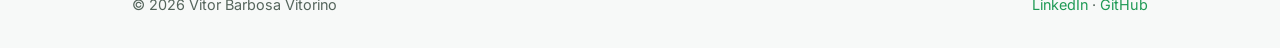
==== commit 50c79fb2: "refactor: mostrar as habilidades antes dos projetos Co-Authored-By: Claude Opus 5.5 <noreply@anthrop" ====
--- a/index.html
+++ b/index.html
@@ -20,9 +20,9 @@
     <div class="container">
       <a class="brand" href="#">vitor<span>.</span>vitorino</a>
       <ul>
+        <li><a href="#habilidades">Habilidades</a></li>
         <li><a href="#projetos">Projetos</a></li>
         <li class="hide-sm"><a href="#sobre">Sobre</a></li>
-        <li><a href="#habilidades">Habilidades</a></li>
         <li><a href="#contato">Contato</a></li>
       </ul>
     </div>
@@ -41,6 +41,30 @@
         </div>
       </div>
     </header>
+
+    <section id="habilidades" style="background:var(--bg-soft)">
+      <div class="container">
+        <p class="eyebrow">Habilidades</p>
+        <h2>O que eu uso</h2>
+        <div class="grid cols-3">
+          <div class="card skill-card">
+            <h3>🧠 IA e Dados</h3>
+            <p>Modelagem, avaliação e explicabilidade de modelos.</p>
+            <ul class="tags"><li>Python</li><li>pandas</li><li>Machine Learning</li><li>Detecção de anomalias</li><li>IA generativa</li><li>LLMs</li></ul>
+          </div>
+          <div class="card skill-card">
+            <h3>⚙️ Backend</h3>
+            <p>APIs, persistência e integrações de notificação.</p>
+            <ul class="tags"><li>Node.js</li><li>PostgreSQL</li><li>REST</li><li>Web Push</li><li>Telegram Bot API</li><li>Serverless</li></ul>
+          </div>
+          <div class="card skill-card">
+            <h3>🌐 Web e ferramentas</h3>
+            <p>Interfaces, deploy e versionamento.</p>
+            <ul class="tags"><li>HTML/CSS/JS</li><li>PWA</li><li>Git</li><li>Vercel</li></ul>
+          </div>
+        </div>
+      </div>
+    </section>
 
     <section id="projetos">
       <div class="container">
@@ -98,31 +122,7 @@
       </div>
     </section>
 
-    <section id="habilidades">
-      <div class="container">
-        <p class="eyebrow">Habilidades</p>
-        <h2>O que eu uso</h2>
-        <div class="grid cols-3">
-          <div class="card skill-card">
-            <h3>🧠 IA e Dados</h3>
-            <p>Modelagem, avaliação e explicabilidade de modelos.</p>
-            <ul class="tags"><li>Python</li><li>pandas</li><li>Machine Learning</li><li>Detecção de anomalias</li><li>IA generativa</li><li>LLMs</li></ul>
-          </div>
-          <div class="card skill-card">
-            <h3>⚙️ Backend</h3>
-            <p>APIs, persistência e integrações de notificação.</p>
-            <ul class="tags"><li>Node.js</li><li>PostgreSQL</li><li>REST</li><li>Web Push</li><li>Telegram Bot API</li><li>Serverless</li></ul>
-          </div>
-          <div class="card skill-card">
-            <h3>🌐 Web e ferramentas</h3>
-            <p>Interfaces, deploy e versionamento.</p>
-            <ul class="tags"><li>HTML/CSS/JS</li><li>PWA</li><li>Git</li><li>Vercel</li></ul>
-          </div>
-        </div>
-      </div>
-    </section>
-
-    <section id="contato" style="background:var(--bg-soft)">
+    <section id="contato">
       <div class="container">
         <p class="eyebrow">Contato</p>
         <h2>Vamos conversar?</h2>
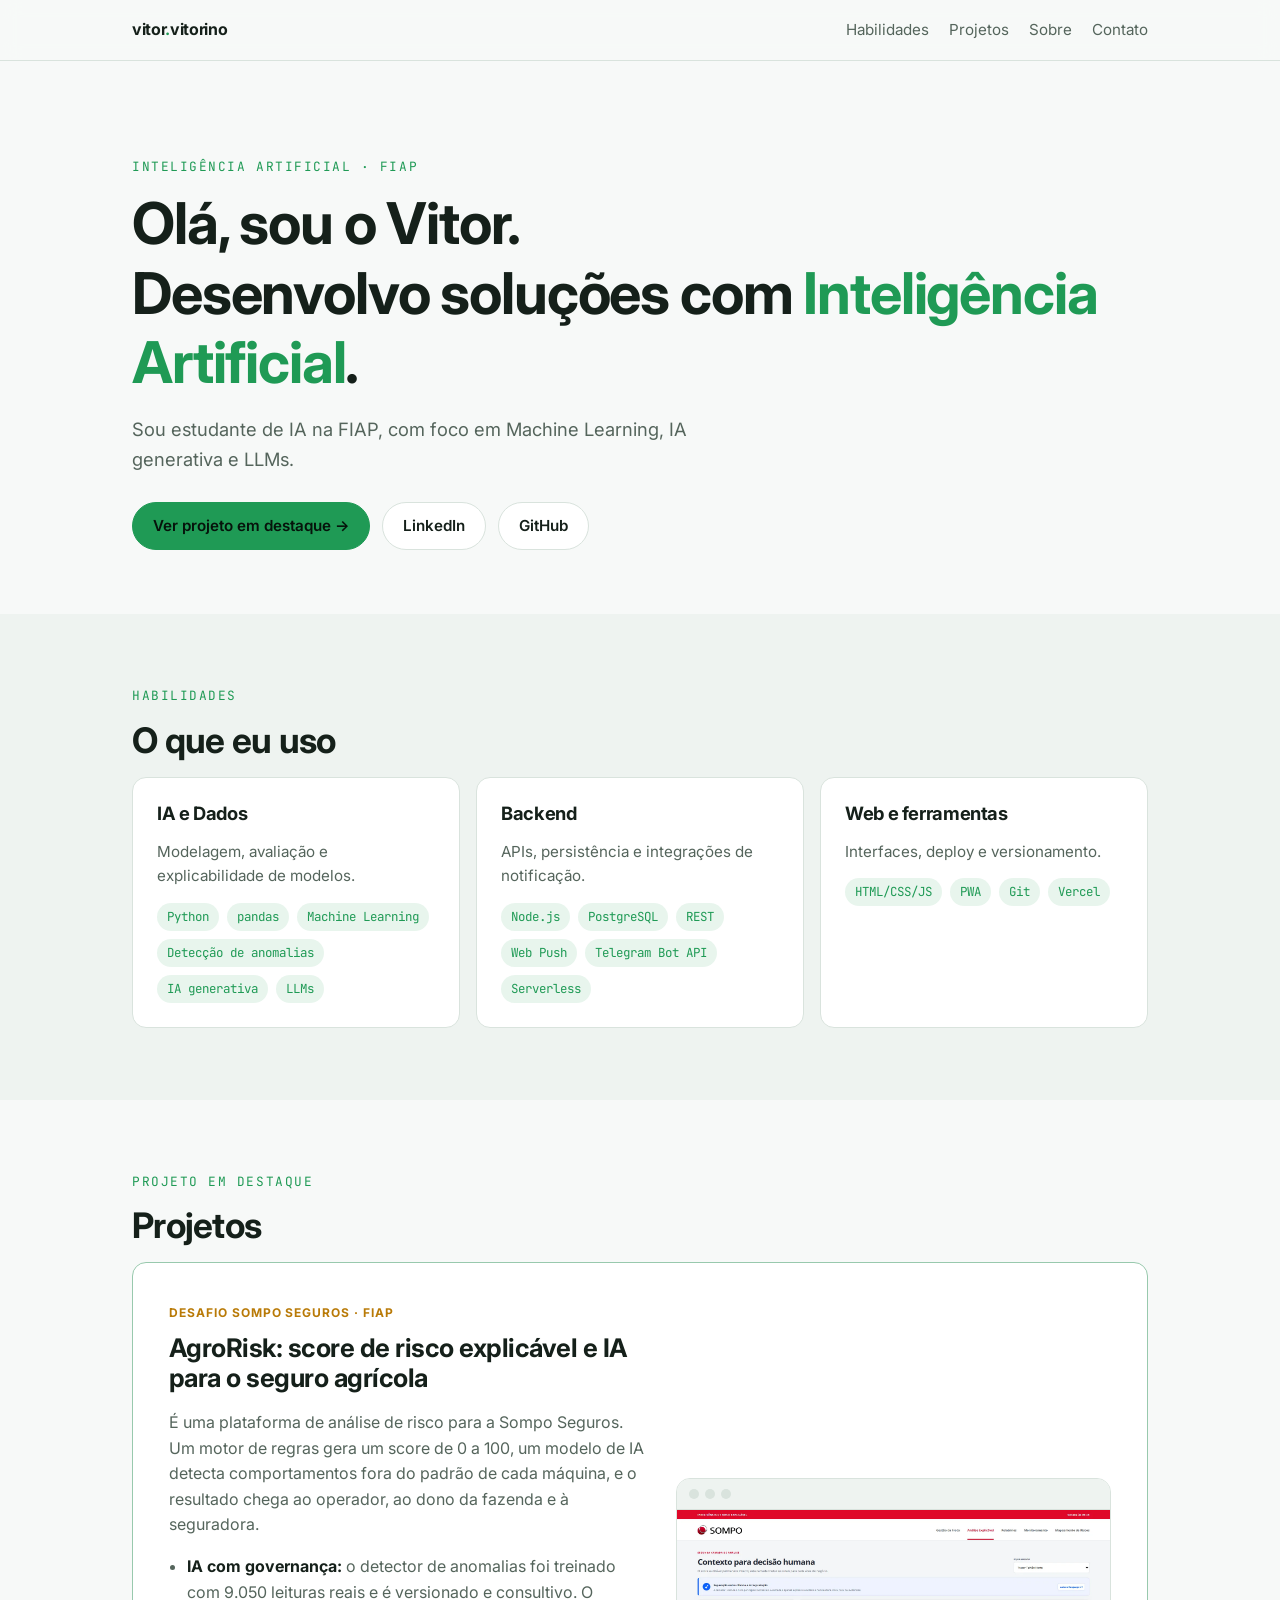
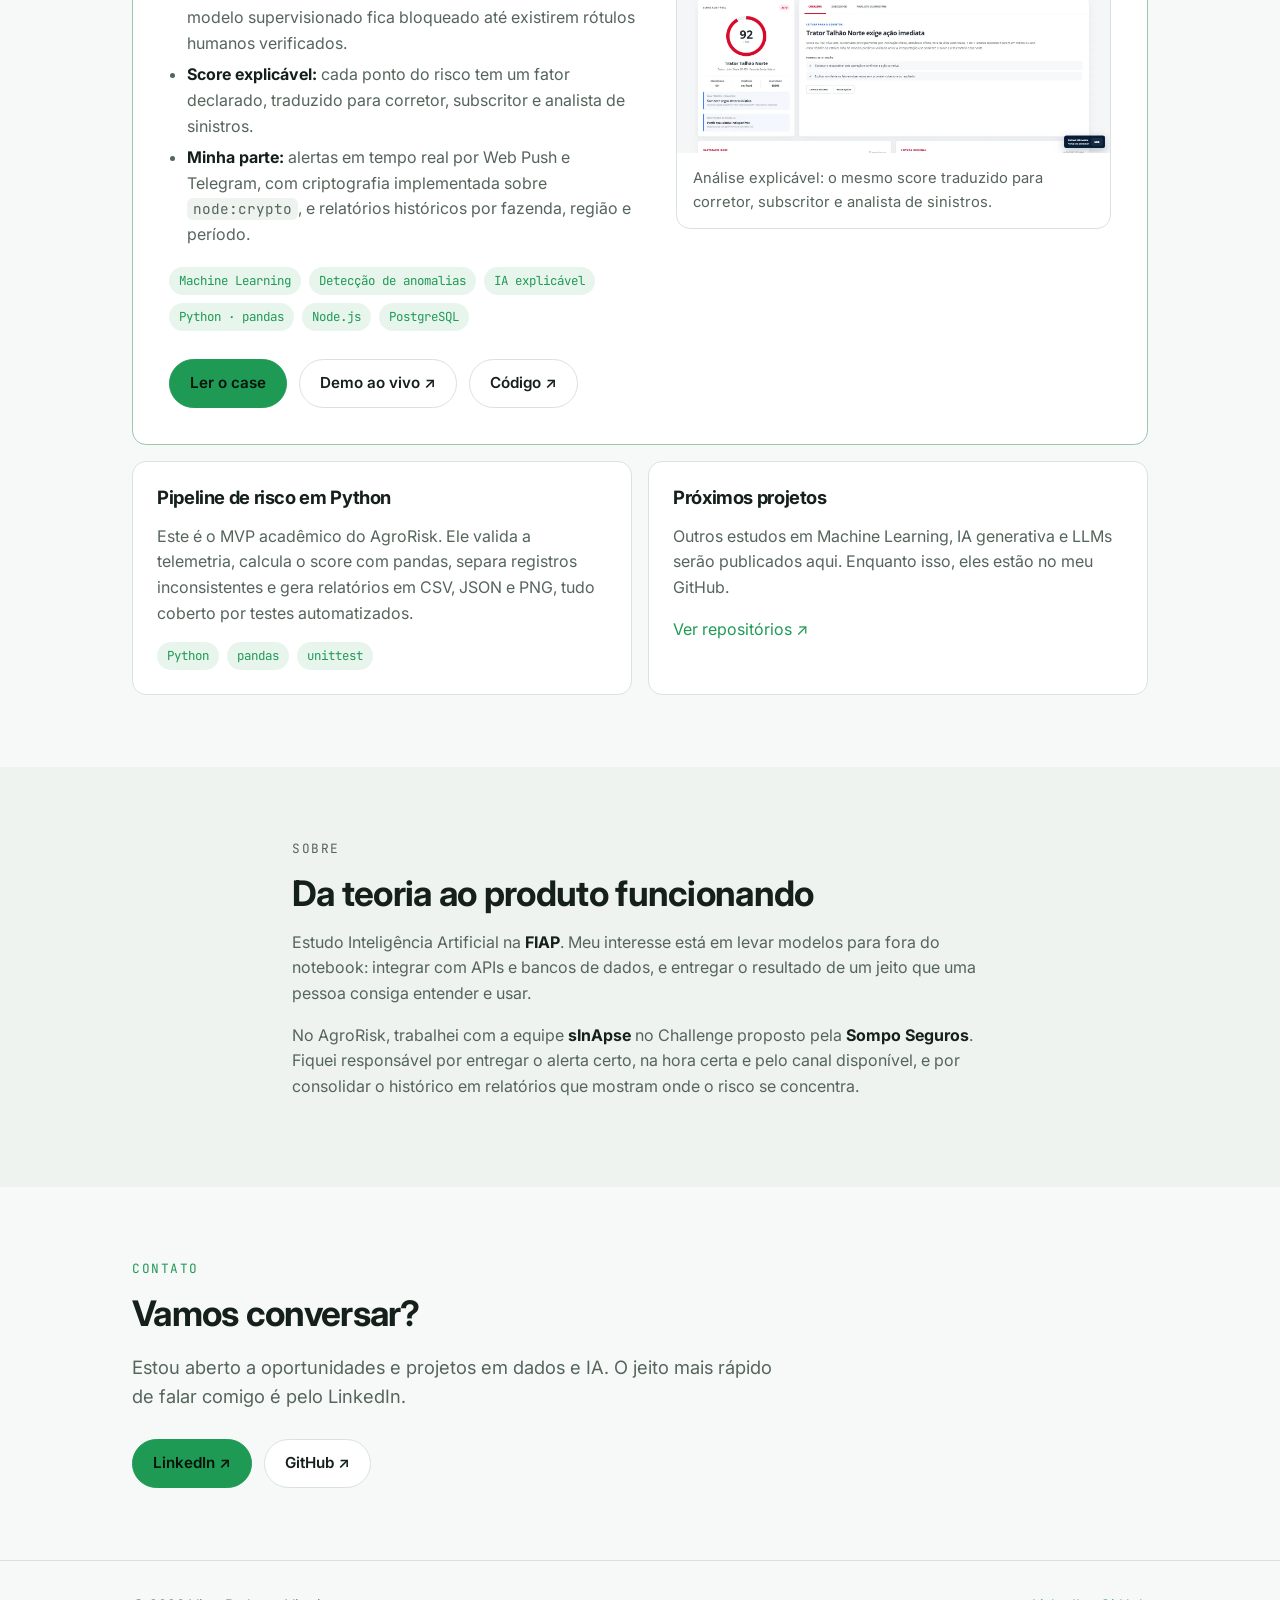
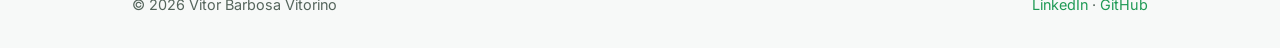
==== commit 517bc07e: "style: remover os emojis dos títulos Co-Authored-By: Claude Opus 5.5 <noreply@anthropic.com>" ====
--- a/index.html
+++ b/index.html
@@ -48,17 +48,17 @@
         <h2>O que eu uso</h2>
         <div class="grid cols-3">
           <div class="card skill-card">
-            <h3>🧠 IA e Dados</h3>
+            <h3>IA e Dados</h3>
             <p>Modelagem, avaliação e explicabilidade de modelos.</p>
             <ul class="tags"><li>Python</li><li>pandas</li><li>Machine Learning</li><li>Detecção de anomalias</li><li>IA generativa</li><li>LLMs</li></ul>
           </div>
           <div class="card skill-card">
-            <h3>⚙️ Backend</h3>
+            <h3>Backend</h3>
             <p>APIs, persistência e integrações de notificação.</p>
             <ul class="tags"><li>Node.js</li><li>PostgreSQL</li><li>REST</li><li>Web Push</li><li>Telegram Bot API</li><li>Serverless</li></ul>
           </div>
           <div class="card skill-card">
-            <h3>🌐 Web e ferramentas</h3>
+            <h3>Web e ferramentas</h3>
             <p>Interfaces, deploy e versionamento.</p>
             <ul class="tags"><li>HTML/CSS/JS</li><li>PWA</li><li>Git</li><li>Vercel</li></ul>
           </div>
@@ -73,7 +73,7 @@
 
         <article class="card featured">
           <div>
-            <span class="badge">★ Desafio Sompo Seguros · FIAP</span>
+            <span class="badge">Desafio Sompo Seguros · FIAP</span>
             <h3 style="font-size:1.6rem">AgroRisk: score de risco explicável e IA para o seguro agrícola</h3>
             <p class="muted">É uma plataforma de análise de risco para a Sompo Seguros. Um motor de regras gera um score de 0 a 100, um modelo de IA detecta comportamentos fora do padrão de cada máquina, e o resultado chega ao operador, ao dono da fazenda e à seguradora.</p>
             <ul class="points">
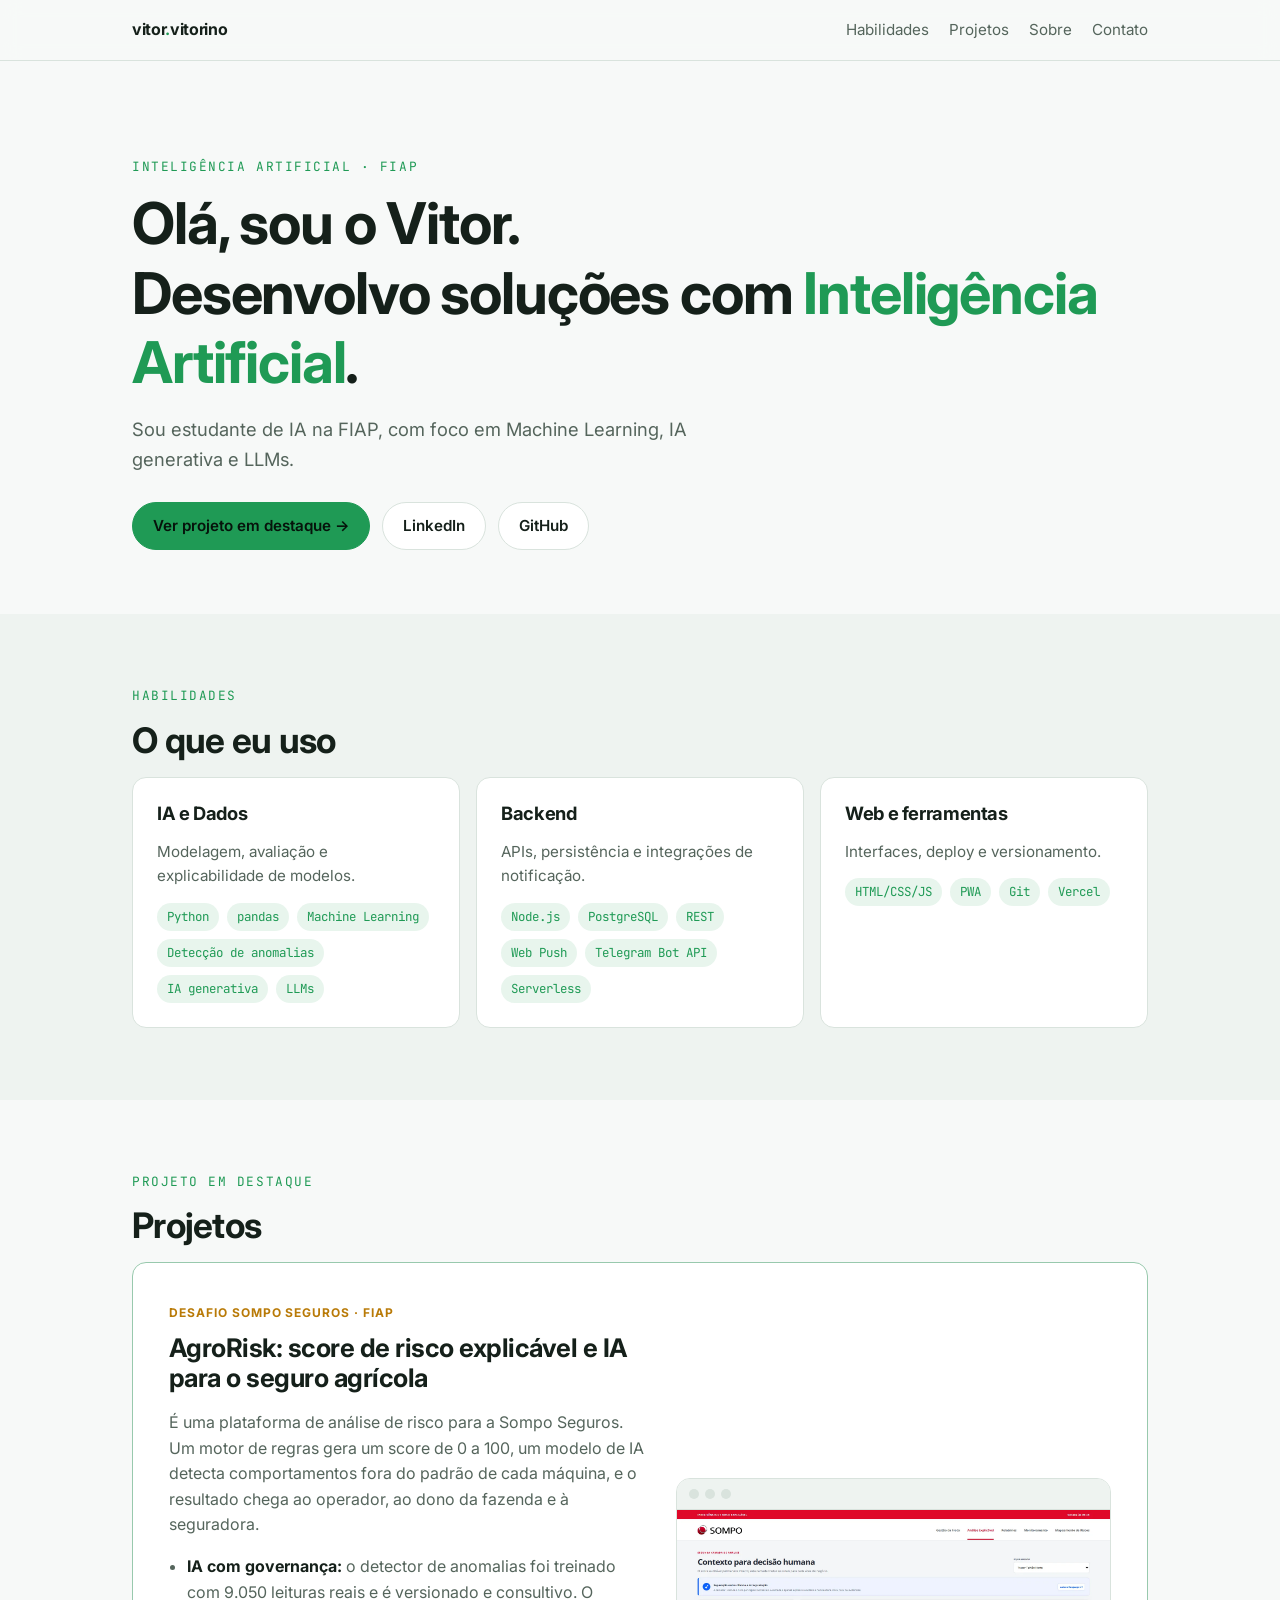
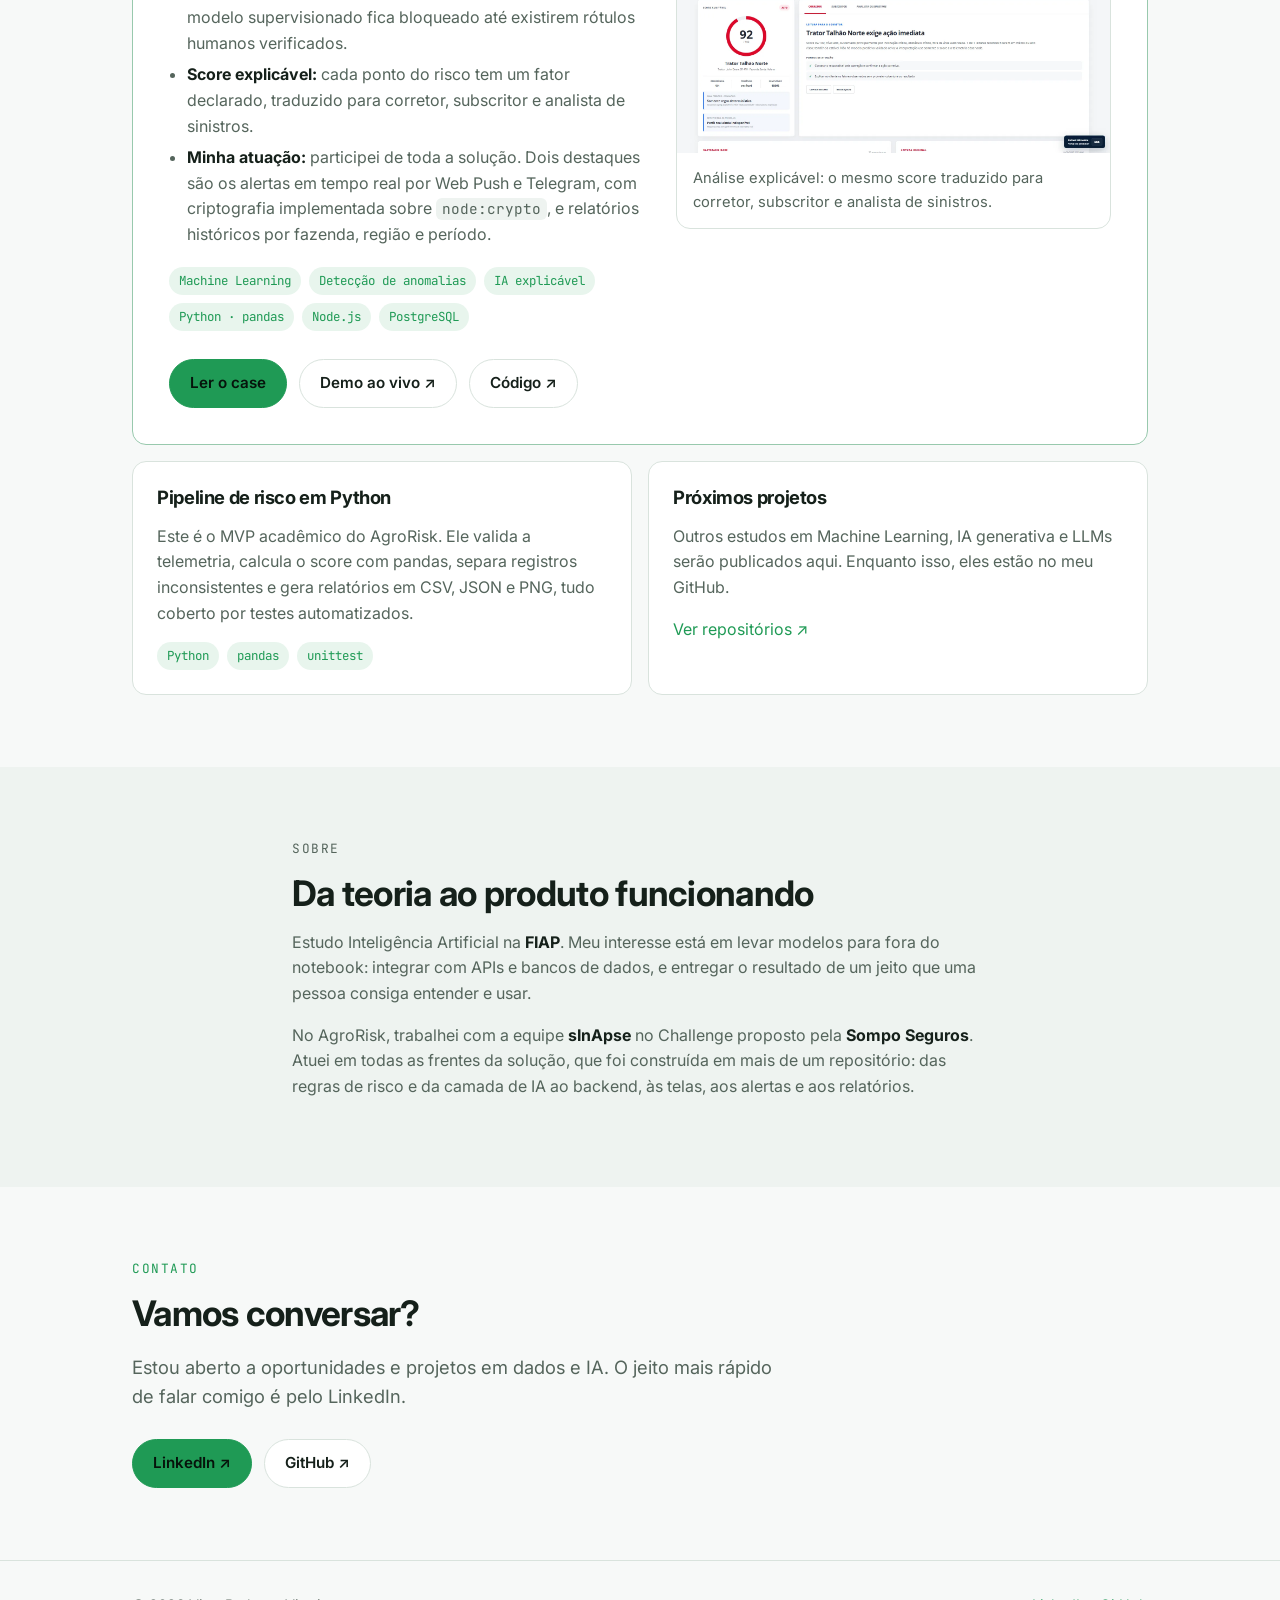
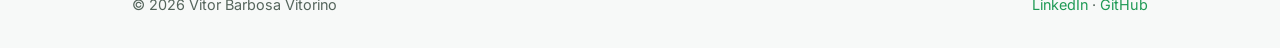
==== commit 8e441e56: "docs: refletir a atuação em toda a solução do AgroRisk Co-Authored-By: Claude Opus 5.5 <noreply@anth" ====
--- a/index.html
+++ b/index.html
@@ -79,7 +79,7 @@
             <ul class="points">
               <li><strong>IA com governança:</strong> o detector de anomalias foi treinado com 9.050 leituras reais e é versionado e consultivo. O modelo supervisionado fica bloqueado até existirem rótulos humanos verificados.</li>
               <li><strong>Score explicável:</strong> cada ponto do risco tem um fator declarado, traduzido para corretor, subscritor e analista de sinistros.</li>
-              <li><strong>Minha parte:</strong> alertas em tempo real por Web Push e Telegram, com criptografia implementada sobre <code>node:crypto</code>, e relatórios históricos por fazenda, região e período.</li>
+              <li><strong>Minha atuação:</strong> participei de toda a solução. Dois destaques são os alertas em tempo real por Web Push e Telegram, com criptografia implementada sobre <code>node:crypto</code>, e relatórios históricos por fazenda, região e período.</li>
             </ul>
             <ul class="tags">
               <li>Machine Learning</li><li>Detecção de anomalias</li><li>IA explicável</li><li>Python · pandas</li><li>Node.js</li><li>PostgreSQL</li>
@@ -118,7 +118,7 @@
         <p class="eyebrow">Sobre</p>
         <h2>Da teoria ao produto funcionando</h2>
         <p>Estudo Inteligência Artificial na <strong>FIAP</strong>. Meu interesse está em levar modelos para fora do notebook: integrar com APIs e bancos de dados, e entregar o resultado de um jeito que uma pessoa consiga entender e usar.</p>
-        <p>No AgroRisk, trabalhei com a equipe <strong>sInApse</strong> no Challenge proposto pela <strong>Sompo Seguros</strong>. Fiquei responsável por entregar o alerta certo, na hora certa e pelo canal disponível, e por consolidar o histórico em relatórios que mostram onde o risco se concentra.</p>
+        <p>No AgroRisk, trabalhei com a equipe <strong>sInApse</strong> no Challenge proposto pela <strong>Sompo Seguros</strong>. Atuei em todas as frentes da solução, que foi construída em mais de um repositório: das regras de risco e da camada de IA ao backend, às telas, aos alertas e aos relatórios.</p>
       </div>
     </section>
 
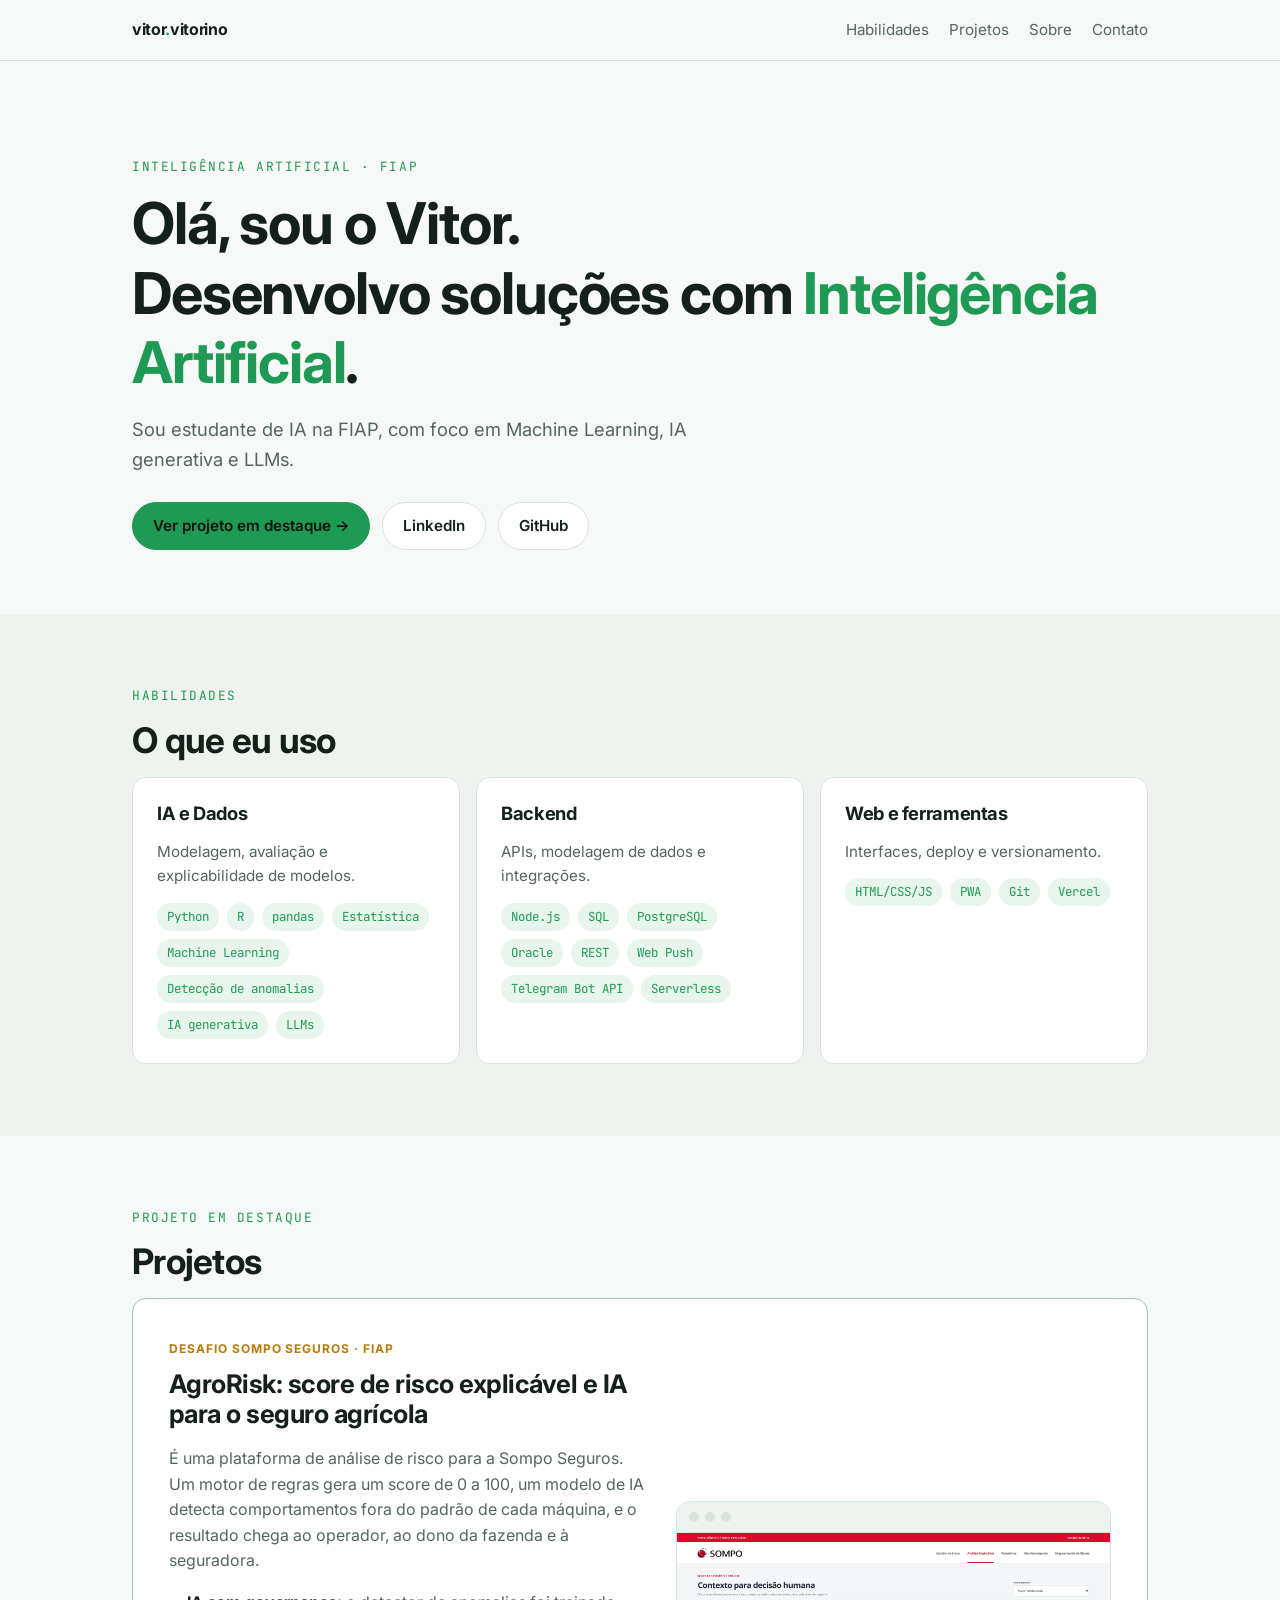
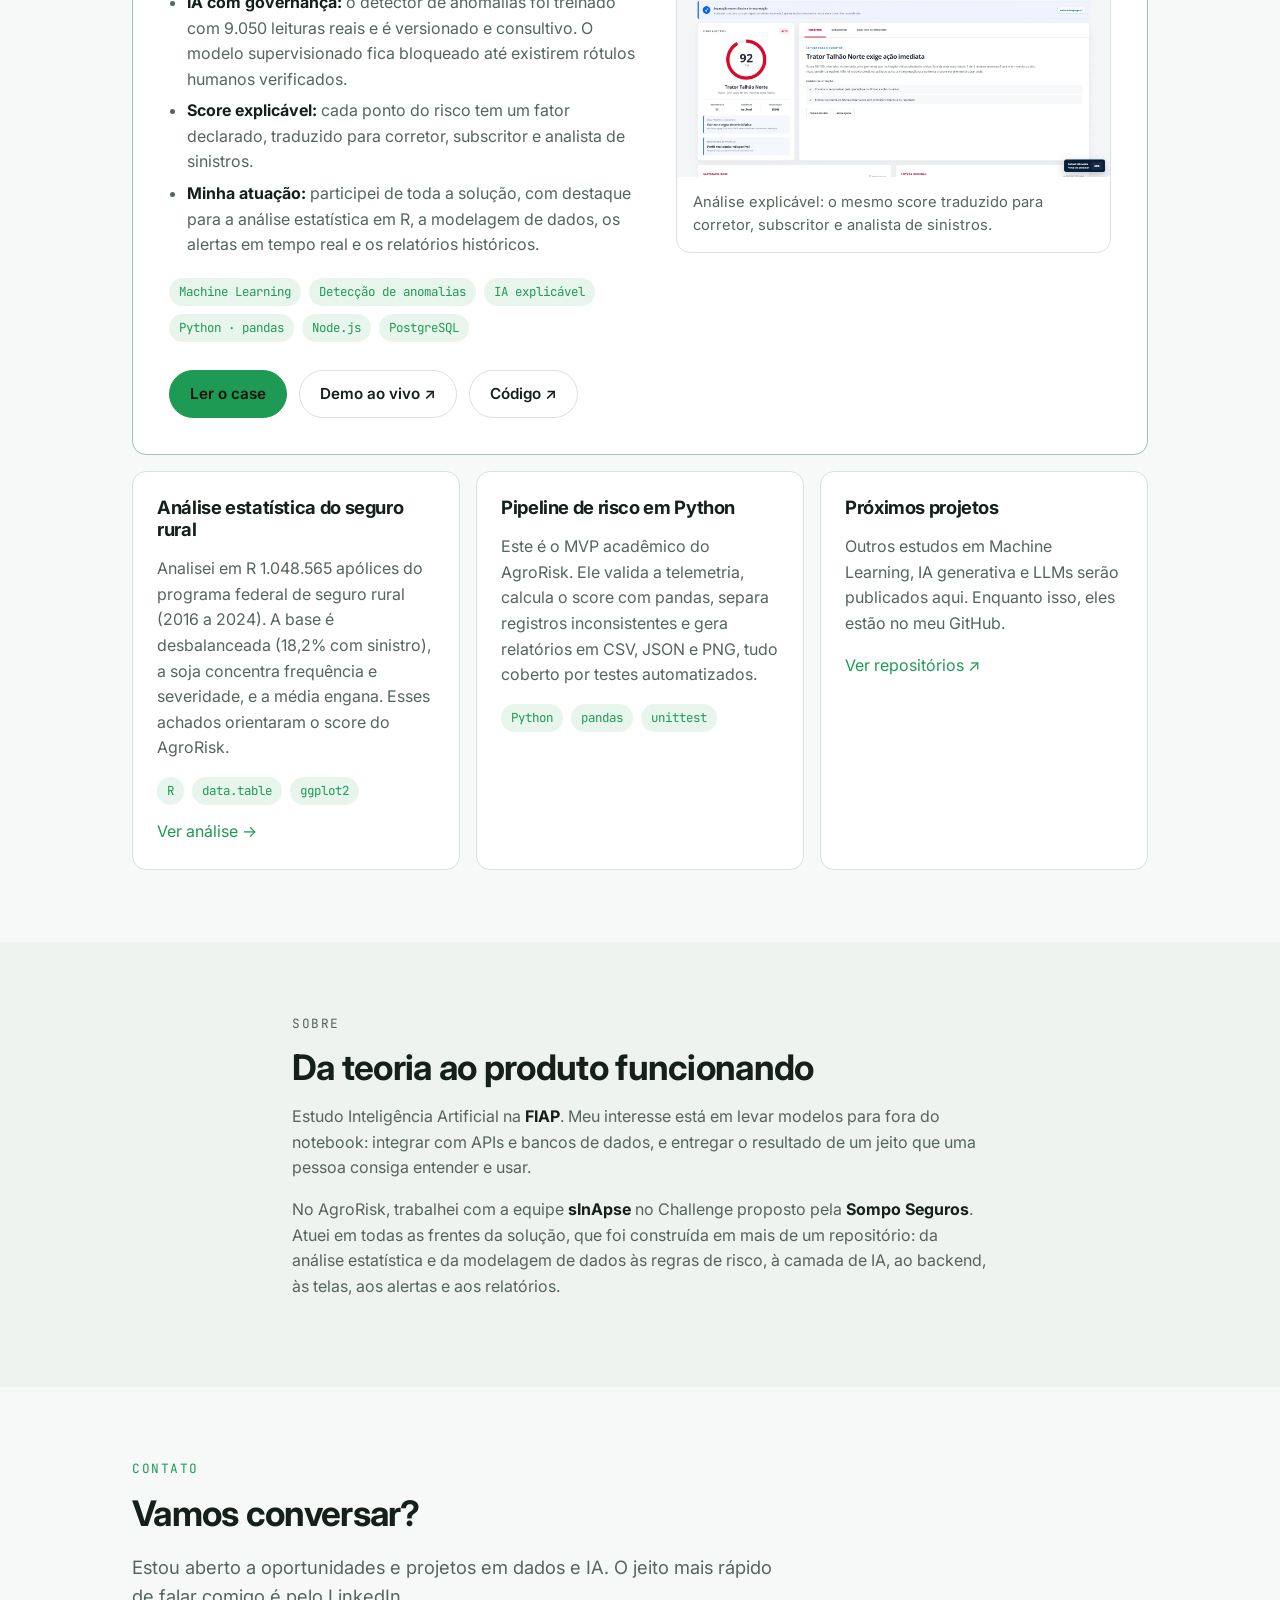
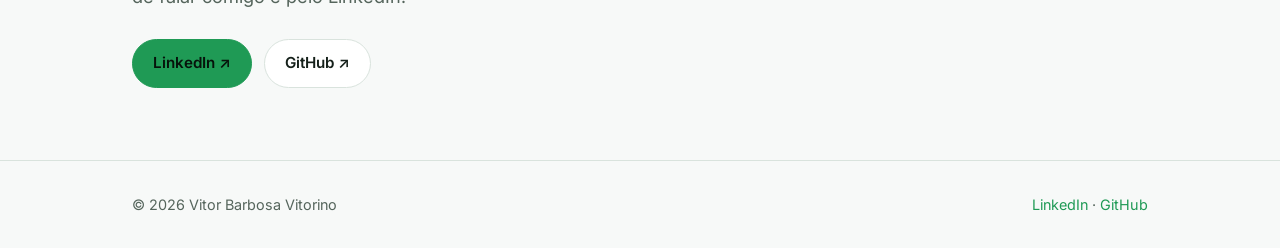
==== commit 8abed41b: "feat: incluir a análise estatística em R e a modelagem de dados Nova seção com os achados sobre 1 mi" ====
--- a/index.html
+++ b/index.html
@@ -50,12 +50,12 @@
           <div class="card skill-card">
             <h3>IA e Dados</h3>
             <p>Modelagem, avaliação e explicabilidade de modelos.</p>
-            <ul class="tags"><li>Python</li><li>pandas</li><li>Machine Learning</li><li>Detecção de anomalias</li><li>IA generativa</li><li>LLMs</li></ul>
+            <ul class="tags"><li>Python</li><li>R</li><li>pandas</li><li>Estatística</li><li>Machine Learning</li><li>Detecção de anomalias</li><li>IA generativa</li><li>LLMs</li></ul>
           </div>
           <div class="card skill-card">
             <h3>Backend</h3>
-            <p>APIs, persistência e integrações de notificação.</p>
-            <ul class="tags"><li>Node.js</li><li>PostgreSQL</li><li>REST</li><li>Web Push</li><li>Telegram Bot API</li><li>Serverless</li></ul>
+            <p>APIs, modelagem de dados e integrações.</p>
+            <ul class="tags"><li>Node.js</li><li>SQL</li><li>PostgreSQL</li><li>Oracle</li><li>REST</li><li>Web Push</li><li>Telegram Bot API</li><li>Serverless</li></ul>
           </div>
           <div class="card skill-card">
             <h3>Web e ferramentas</h3>
@@ -79,7 +79,7 @@
             <ul class="points">
               <li><strong>IA com governança:</strong> o detector de anomalias foi treinado com 9.050 leituras reais e é versionado e consultivo. O modelo supervisionado fica bloqueado até existirem rótulos humanos verificados.</li>
               <li><strong>Score explicável:</strong> cada ponto do risco tem um fator declarado, traduzido para corretor, subscritor e analista de sinistros.</li>
-              <li><strong>Minha atuação:</strong> participei de toda a solução. Dois destaques são os alertas em tempo real por Web Push e Telegram, com criptografia implementada sobre <code>node:crypto</code>, e relatórios históricos por fazenda, região e período.</li>
+              <li><strong>Minha atuação:</strong> participei de toda a solução, com destaque para a análise estatística em R, a modelagem de dados, os alertas em tempo real e os relatórios históricos.</li>
             </ul>
             <ul class="tags">
               <li>Machine Learning</li><li>Detecção de anomalias</li><li>IA explicável</li><li>Python · pandas</li><li>Node.js</li><li>PostgreSQL</li>
@@ -98,7 +98,13 @@
           </figure>
         </article>
 
-        <div class="grid cols-2" style="margin-top:16px">
+        <div class="grid cols-3" style="margin-top:16px">
+          <article class="card">
+            <h3>Análise estatística do seguro rural</h3>
+            <p class="muted">Analisei em R 1.048.565 apólices do programa federal de seguro rural (2016 a 2024). A base é desbalanceada (18,2% com sinistro), a soja concentra frequência e severidade, e a média engana. Esses achados orientaram o score do AgroRisk.</p>
+            <ul class="tags"><li>R</li><li>data.table</li><li>ggplot2</li></ul>
+            <a href="projetos/agrorisk.html#dados" style="display:inline-block;margin-top:14px">Ver análise →</a>
+          </article>
           <article class="card">
             <h3>Pipeline de risco em Python</h3>
             <p class="muted">Este é o MVP acadêmico do AgroRisk. Ele valida a telemetria, calcula o score com pandas, separa registros inconsistentes e gera relatórios em CSV, JSON e PNG, tudo coberto por testes automatizados.</p>
@@ -118,7 +124,7 @@
         <p class="eyebrow">Sobre</p>
         <h2>Da teoria ao produto funcionando</h2>
         <p>Estudo Inteligência Artificial na <strong>FIAP</strong>. Meu interesse está em levar modelos para fora do notebook: integrar com APIs e bancos de dados, e entregar o resultado de um jeito que uma pessoa consiga entender e usar.</p>
-        <p>No AgroRisk, trabalhei com a equipe <strong>sInApse</strong> no Challenge proposto pela <strong>Sompo Seguros</strong>. Atuei em todas as frentes da solução, que foi construída em mais de um repositório: das regras de risco e da camada de IA ao backend, às telas, aos alertas e aos relatórios.</p>
+        <p>No AgroRisk, trabalhei com a equipe <strong>sInApse</strong> no Challenge proposto pela <strong>Sompo Seguros</strong>. Atuei em todas as frentes da solução, que foi construída em mais de um repositório: da análise estatística e da modelagem de dados às regras de risco, à camada de IA, ao backend, às telas, aos alertas e aos relatórios.</p>
       </div>
     </section>
 
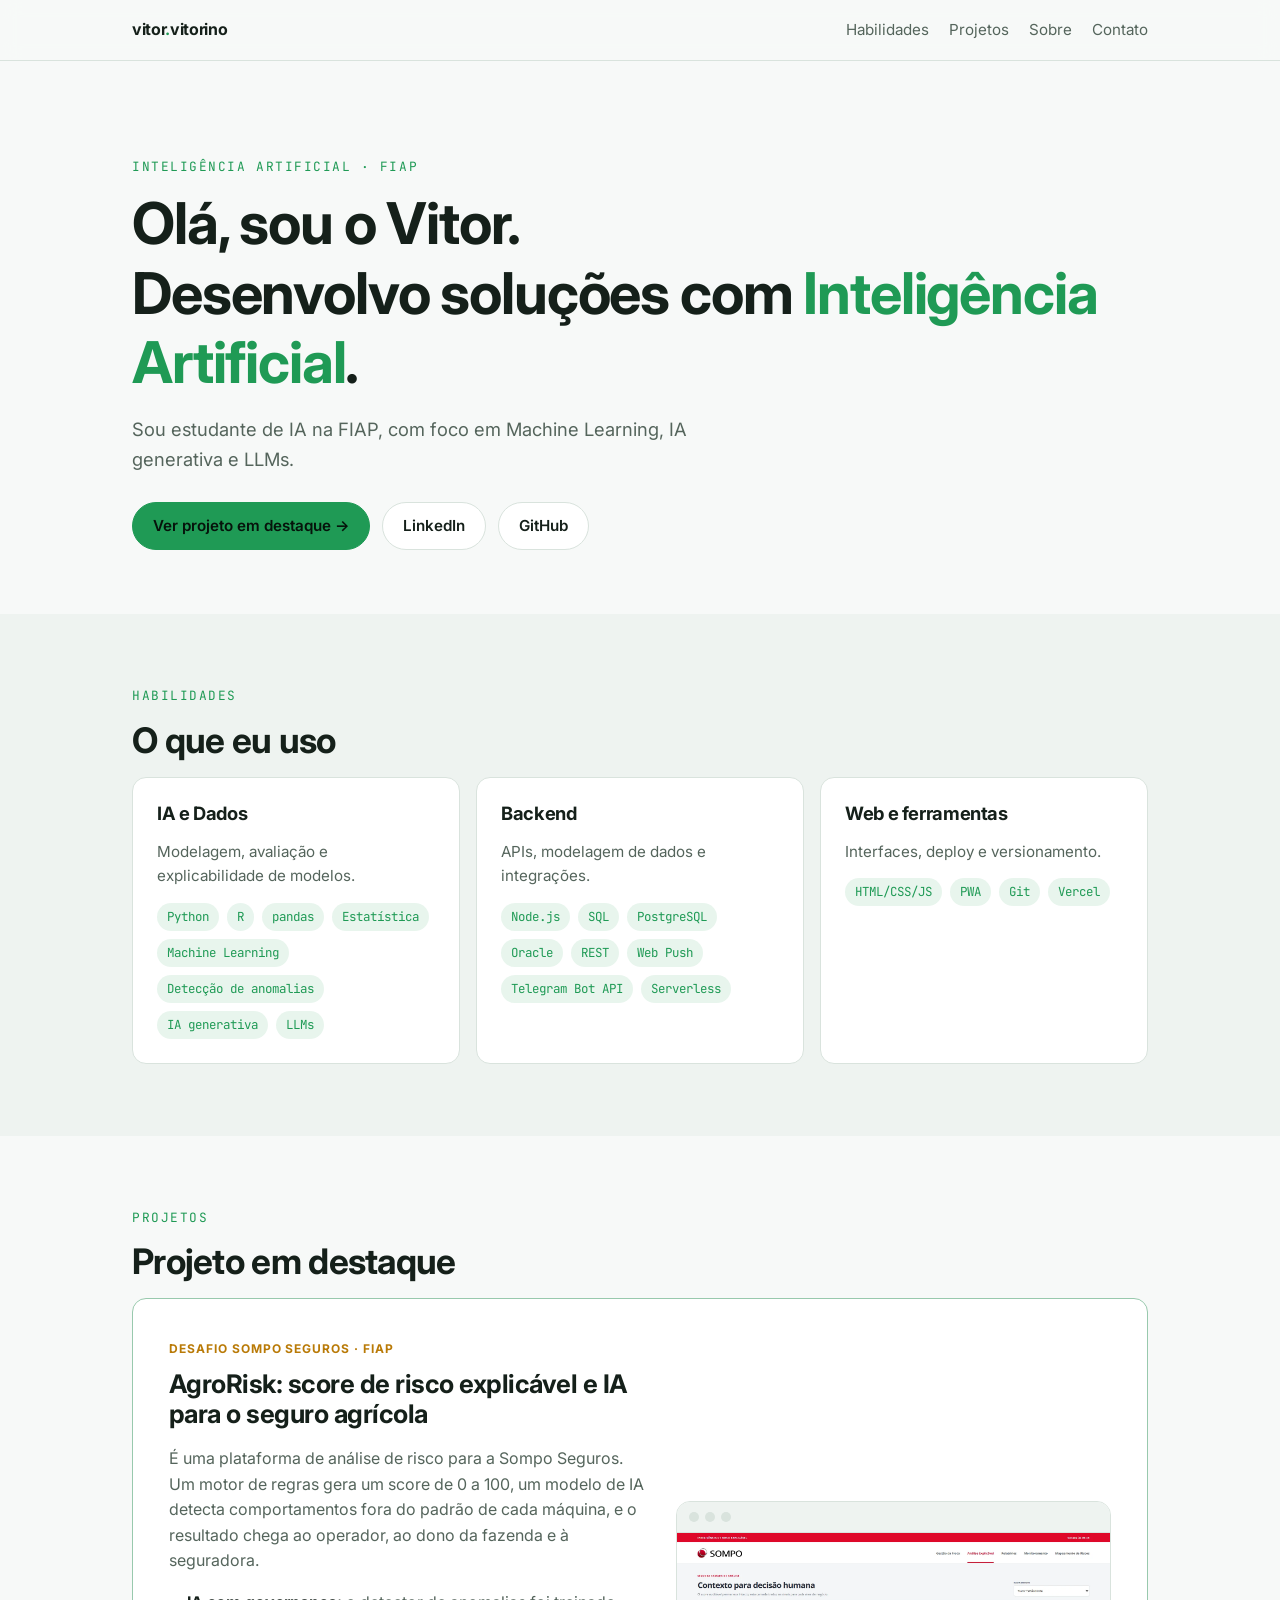
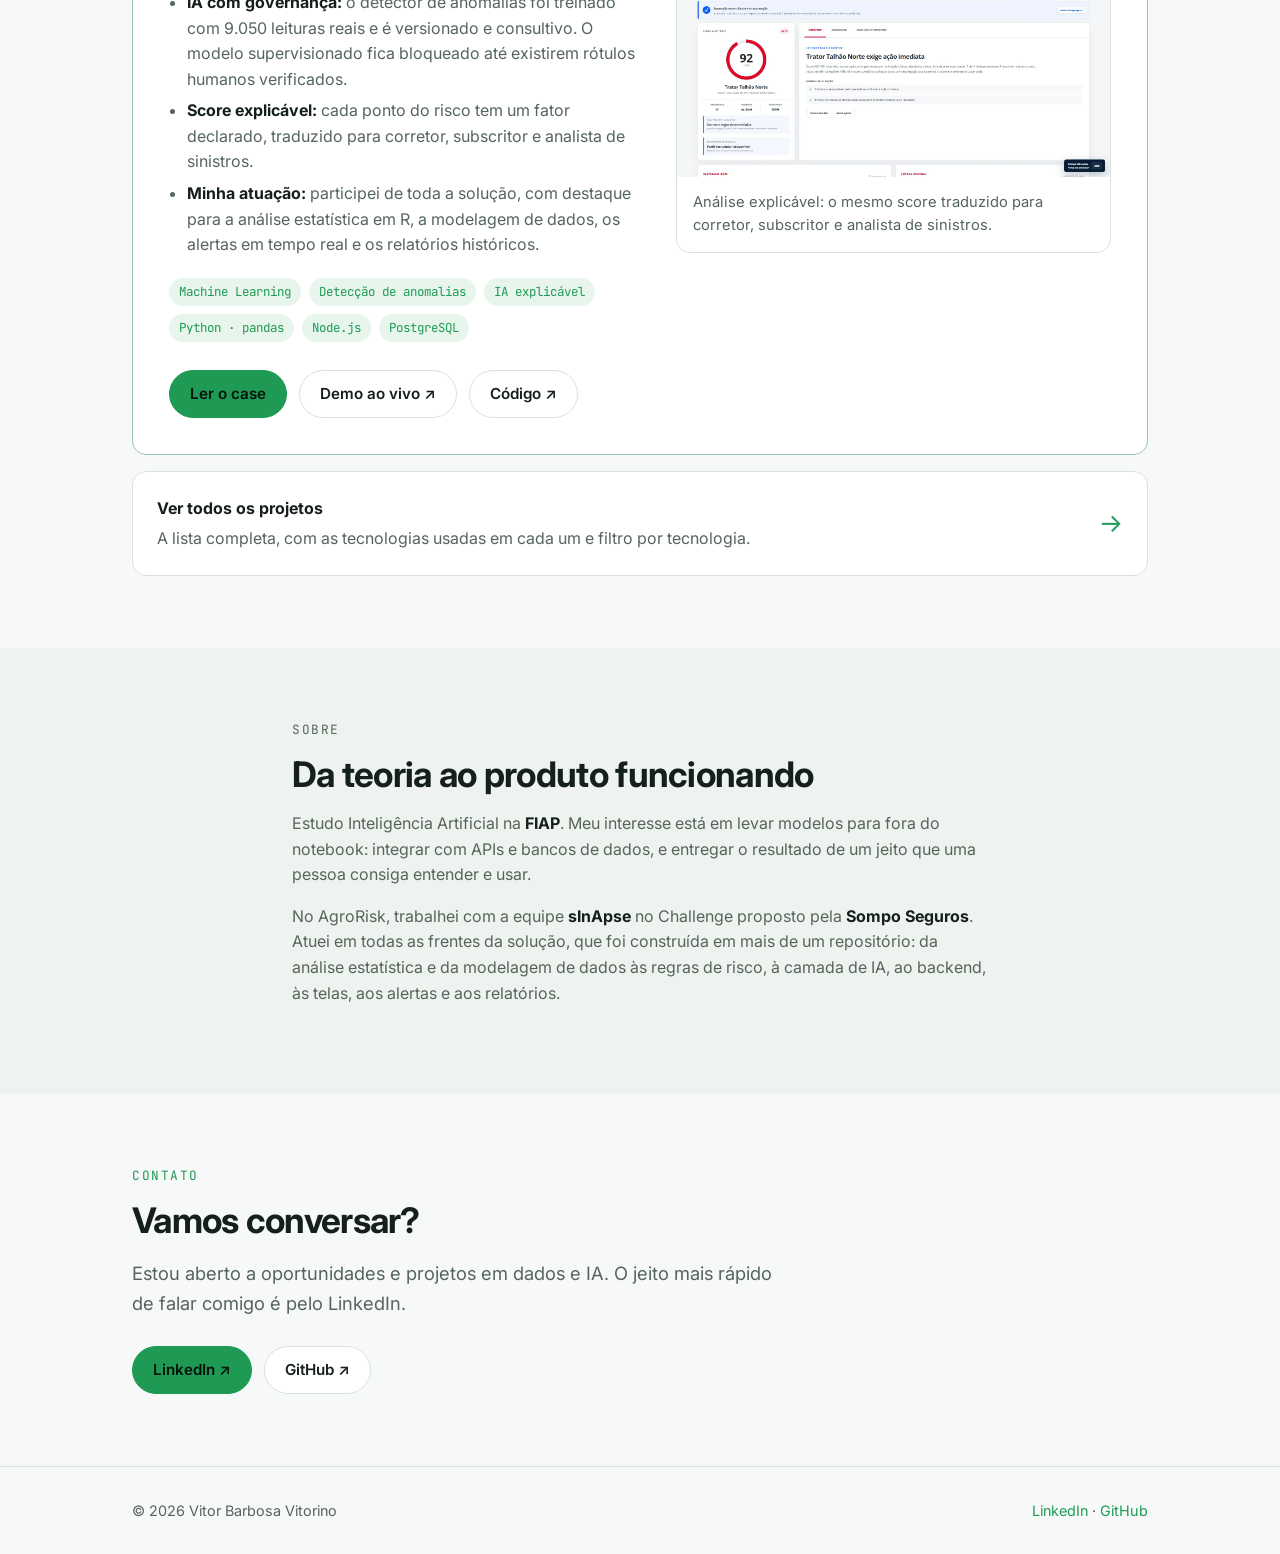
==== commit 6bd7ec68: "feat: criar a página de projetos com filtro por tecnologia Os projetos ficam em /projetos/, montados" ====
--- a/index.html
+++ b/index.html
@@ -21,7 +21,7 @@
       <a class="brand" href="#">vitor<span>.</span>vitorino</a>
       <ul>
         <li><a href="#habilidades">Habilidades</a></li>
-        <li><a href="#projetos">Projetos</a></li>
+        <li><a href="projetos/">Projetos</a></li>
         <li class="hide-sm"><a href="#sobre">Sobre</a></li>
         <li><a href="#contato">Contato</a></li>
       </ul>
@@ -68,8 +68,8 @@
 
     <section id="projetos">
       <div class="container">
-        <p class="eyebrow">Projeto em destaque</p>
-        <h2>Projetos</h2>
+        <p class="eyebrow">Projetos</p>
+        <h2>Projeto em destaque</h2>
 
         <article class="card featured">
           <div>
@@ -98,24 +98,13 @@
           </figure>
         </article>
 
-        <div class="grid cols-3" style="margin-top:16px">
-          <article class="card">
-            <h3>Análise estatística do seguro rural</h3>
-            <p class="muted">Analisei em R 1.048.565 apólices do programa federal de seguro rural (2016 a 2024). A base é desbalanceada (18,2% com sinistro), a soja concentra frequência e severidade, e a média engana. Esses achados orientaram o score do AgroRisk.</p>
-            <ul class="tags"><li>R</li><li>data.table</li><li>ggplot2</li></ul>
-            <a href="projetos/agrorisk.html#dados" style="display:inline-block;margin-top:14px">Ver análise →</a>
-          </article>
-          <article class="card">
-            <h3>Pipeline de risco em Python</h3>
-            <p class="muted">Este é o MVP acadêmico do AgroRisk. Ele valida a telemetria, calcula o score com pandas, separa registros inconsistentes e gera relatórios em CSV, JSON e PNG, tudo coberto por testes automatizados.</p>
-            <ul class="tags"><li>Python</li><li>pandas</li><li>unittest</li></ul>
-          </article>
-          <article class="card">
-            <h3>Próximos projetos</h3>
-            <p class="muted">Outros estudos em Machine Learning, IA generativa e LLMs serão publicados aqui. Enquanto isso, eles estão no meu GitHub.</p>
-            <a href="https://github.com/Vitoriinoo?tab=repositories" target="_blank" rel="noopener">Ver repositórios ↗</a>
-          </article>
-        </div>
+        <a class="card all-projects" href="projetos/">
+          <span>
+            <strong>Ver todos os projetos</strong>
+            <span class="muted">A lista completa, com as tecnologias usadas em cada um e filtro por tecnologia.</span>
+          </span>
+          <span class="arrow" aria-hidden="true">→</span>
+        </a>
       </div>
     </section>
 
--- a/assets/style.css
+++ b/assets/style.css
@@ -171,3 +171,36 @@
 @media (min-width: 720px) { .timeline { grid-template-columns: repeat(2, 1fr); } }
 .timeline .card h3 { color: var(--accent); }
 .timeline .card ul { margin: 0; padding-left: 18px; color: var(--muted); }
+
+/* Página de projetos */
+.filters { display: flex; flex-wrap: wrap; gap: 8px; }
+.chip {
+  font: inherit; font-size: 0.85rem; cursor: pointer;
+  padding: 6px 14px; border-radius: 999px;
+  border: 1px solid var(--border); background: var(--card); color: var(--muted);
+  transition: border-color 0.15s, color 0.15s;
+}
+.chip:hover { border-color: var(--accent); color: var(--text); }
+.chip[aria-pressed="true"] { background: var(--accent); border-color: var(--accent); color: #06130b; font-weight: 600; }
+.project-list { display: grid; gap: 20px; }
+@media (min-width: 880px) { .project-list { grid-template-columns: repeat(2, 1fr); } }
+.project { padding: 0; overflow: hidden; display: flex; flex-direction: column; }
+.project img { width: 100%; height: auto; aspect-ratio: 16 / 9; object-fit: cover; object-position: left top; border-bottom: 1px solid var(--border); }
+.project-body { padding: 24px; display: flex; flex-direction: column; flex: 1; }
+.project-body .actions { margin-top: auto; padding-top: 20px; }
+.project-featured { border-color: color-mix(in srgb, var(--accent) 35%, var(--border)); }
+@media (min-width: 880px) { .project-featured { grid-column: 1 / -1; display: grid; grid-template-columns: 1.1fr 1fr; } .project-featured img { height: 100%; min-height: 360px; border-bottom: 0; border-right: 1px solid var(--border); } }
+.project-meta { font-family: var(--mono); font-size: 0.75rem; color: var(--accent); text-transform: uppercase; letter-spacing: 0.08em; margin: 0 0 8px; }
+.project-title { font-size: 1.4rem; margin: 0 0 4px; }
+.project-sub { color: var(--text); font-weight: 500; margin: 0 0 12px; }
+.project-label { font-size: 0.75rem; text-transform: uppercase; letter-spacing: 0.08em; color: var(--muted); margin: 8px 0 10px; }
+.project[hidden] { display: none; }
+.all-projects { display: flex; align-items: center; justify-content: space-between; gap: 16px; margin-top: 16px; color: var(--text); transition: border-color 0.15s; }
+.all-projects:hover { text-decoration: none; border-color: var(--accent); }
+.all-projects > span:first-child { display: flex; flex-direction: column; gap: 4px; }
+.all-projects .arrow { font-size: 1.6rem; color: var(--accent); }
+@media (max-width: 719px) {
+  .filters { flex-wrap: nowrap; overflow-x: auto; margin: 0 -16px; padding: 0 16px 6px; scrollbar-width: none; }
+  .filters::-webkit-scrollbar { display: none; }
+  .chip { flex: none; }
+}
